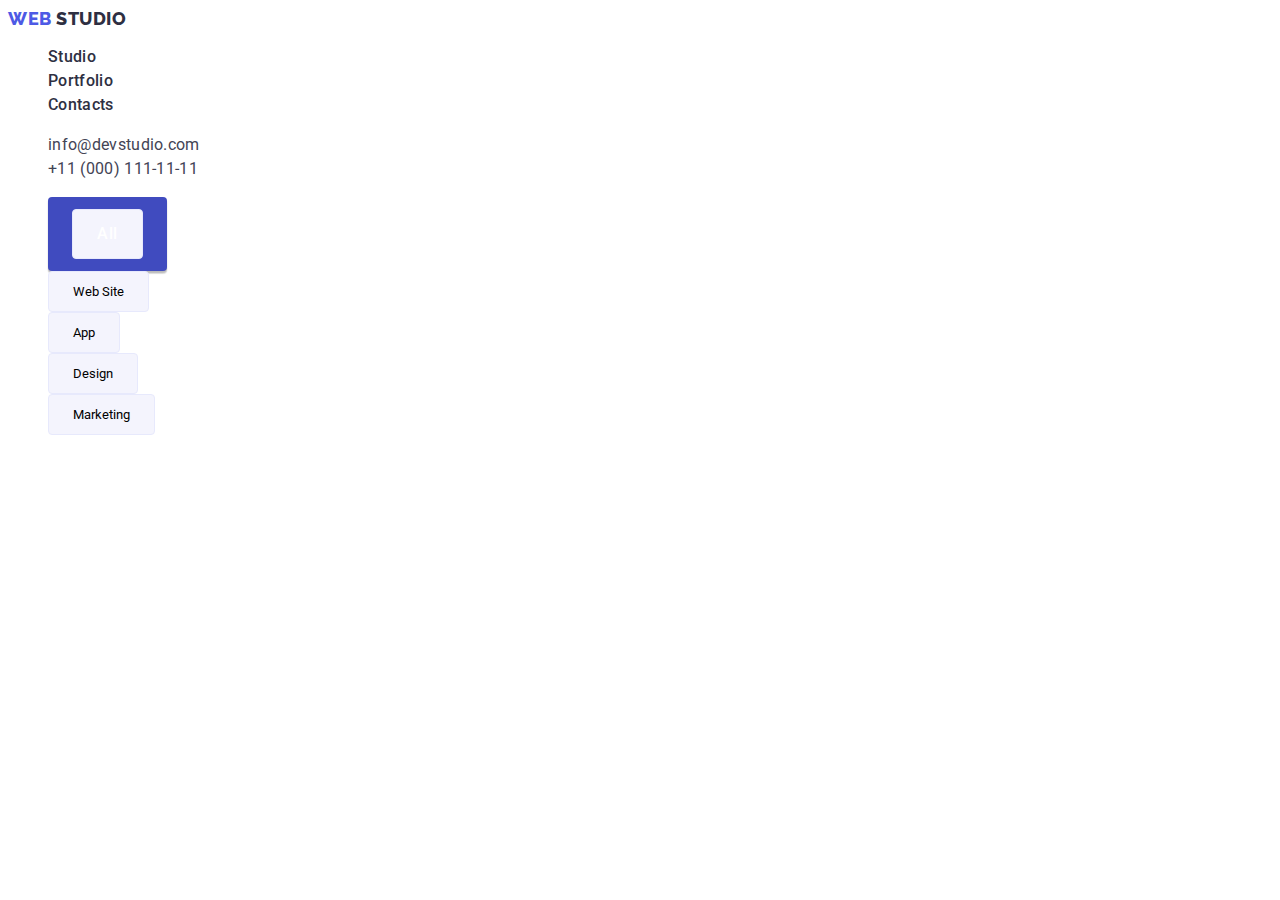
==== portfolio.html @ 55060aa7 "add css" ====
<!DOCTYPE html>
<html lang="en">
<head>
    <meta charset="UTF-8">
    <meta name="viewport" content="width=device-width, initial-scale=1.0">
    <title>Portfolio</title>

    <link rel="stylesheet" href="./css/portfolio.css" />
    <link
        href="https://fonts.googleapis.com/css2?family=Montserrat:wght@400;700&family=Raleway:wght@700&family=Roboto:wght@400;700&display=swap"
        rel="stylesheet">
</head>
<body>
<!-- Header Section -->
<header class="header">
    <nav>
        <!-- Logo -->
            <a class="logo-link" href="/goit-markup-hw-02/">
                <span class="logo-web">
                    WEB
                </span>
                <span class="logo-studio">
                    STUDIO
                </span>
            </a>
        <!-- navigation -->
        <ul>
            <li>
                <a class="main-header-menu-link" href="/goit-markup-hw-02/">Studio</a>
            </li>
            <li>
                <a class="main-header-menu-link" href="/goit-markup-hw-02/">Portfolio</a>
            </li>
            <li>
                <a class="main-header-menu-link" href="/goit-markup-hw-02/">Contacts</a>
            </li>
        </ul>
    </nav>

    <!-- contact details -->
    <address>
        <ul>
            <li><a class="address-link" href="mailto:info@devstudio.com">info@devstudio.com</a></li>
            <li><a class="address-link" href="tel:+11(000)111-11-11">+11 (000) 111-11-11</a></li>
        </ul>
    </address>
</header>
<!-- Main Section -->
<main class="port-main">
    <!-- filters -->
    <section class="filters">
        <ul>
            <li>
                <button class="filter-btn active">
                    <div class="filter-btn active-text">
                        All
                    </div>
                    
                </button>
            
            </li>
            <li>
                <button class="filter-btn">
                    Web Site
                </button>
            </li>
            <li>
                <button class="filter-btn">
                    App</button>
            </li>
            <li>
                <button class="filter-btn">
                    Design
                </button>
            </li>
            <li>
                <button class="filter-btn">
                    Marketing
                </button>
            </li>
        </ul>
    </section>
    <section class="projects">
        <ul>
            <li></li>
        </ul>
    </section> 

</main>
</body>
</html>
---- css/portfolio.css ----
* {
    font-family: "Roboto";
    text-decoration: none;
}
.logo-link {
    font-size: 0;
}

.logo-web {
    width: 44px;
    color: var(--iris, #4D5AE5);
    font-family: "Raleway";
    font-size: 18px;
    font-style: normal;
    font-weight: 800;
    line-height: 21px;
    /* 116.667% */
    letter-spacing: 0.54px;
    text-transform: uppercase;
}

.logo-studio {
    width: 71px;
    color: var(--navyblue, #2E2F42);
    font-family: "Raleway";
    font-size: 18px;
    font-style: normal;
    font-weight: 800;
    line-height: 21px;
    /* 116.667% */
    letter-spacing: 0.54px;
    text-transform: uppercase;
}
ul {
    list-style: none;
}
.main-header-menu-link {
    color: var(--navyblue, #2E2F42);
    /* Body Medium */
    font-family: Roboto;
    font-size: 16px;
    font-style: normal;
    font-weight: 500;
    line-height: 24px;
    /* 150% */
    letter-spacing: 0.32px;
}
.address-link {
    color: var(--slate, #434455);
    /* Body */
    font-family: Roboto;
    font-size: 16px;
    font-style: normal;
    font-weight: 400;
    line-height: 24px;
    /* 150% */
    letter-spacing: 0.32px;
}
.filter-btn.active  {
    display: flex;
    padding: 12px 24px;
    align-items: flex-start;
    border: none;
    border-radius: 4px;
    background: var(--ocean, #404BBF);
    box-shadow: 0px 2px 2px 0px rgba(0, 0, 0, 0.12), 0px 2px 1px 0px rgba(0, 0, 0, 0.08), 0px 3px 1px 0px rgba(0, 0, 0, 0.10);
}
.filter-btn.active-text {
    color: var(--white, #FFF);
    text-align: center;
        /* Button Text */
    font-family: Roboto;
    font-size: 16px;
    font-style: normal;
    font-weight: 500;
    line-height: 24px;
        /* 150% */
    letter-spacing: 0.64px;
}
.filter-btn {
    display: flex;
    padding: 12px 24px;
    justify-content: center;
    align-items: center;
    border-radius: 4px;
    border: 1px solid var(--cornflower, #E7E9FC);
     background: var(--cloud, #F4F4FD);
}
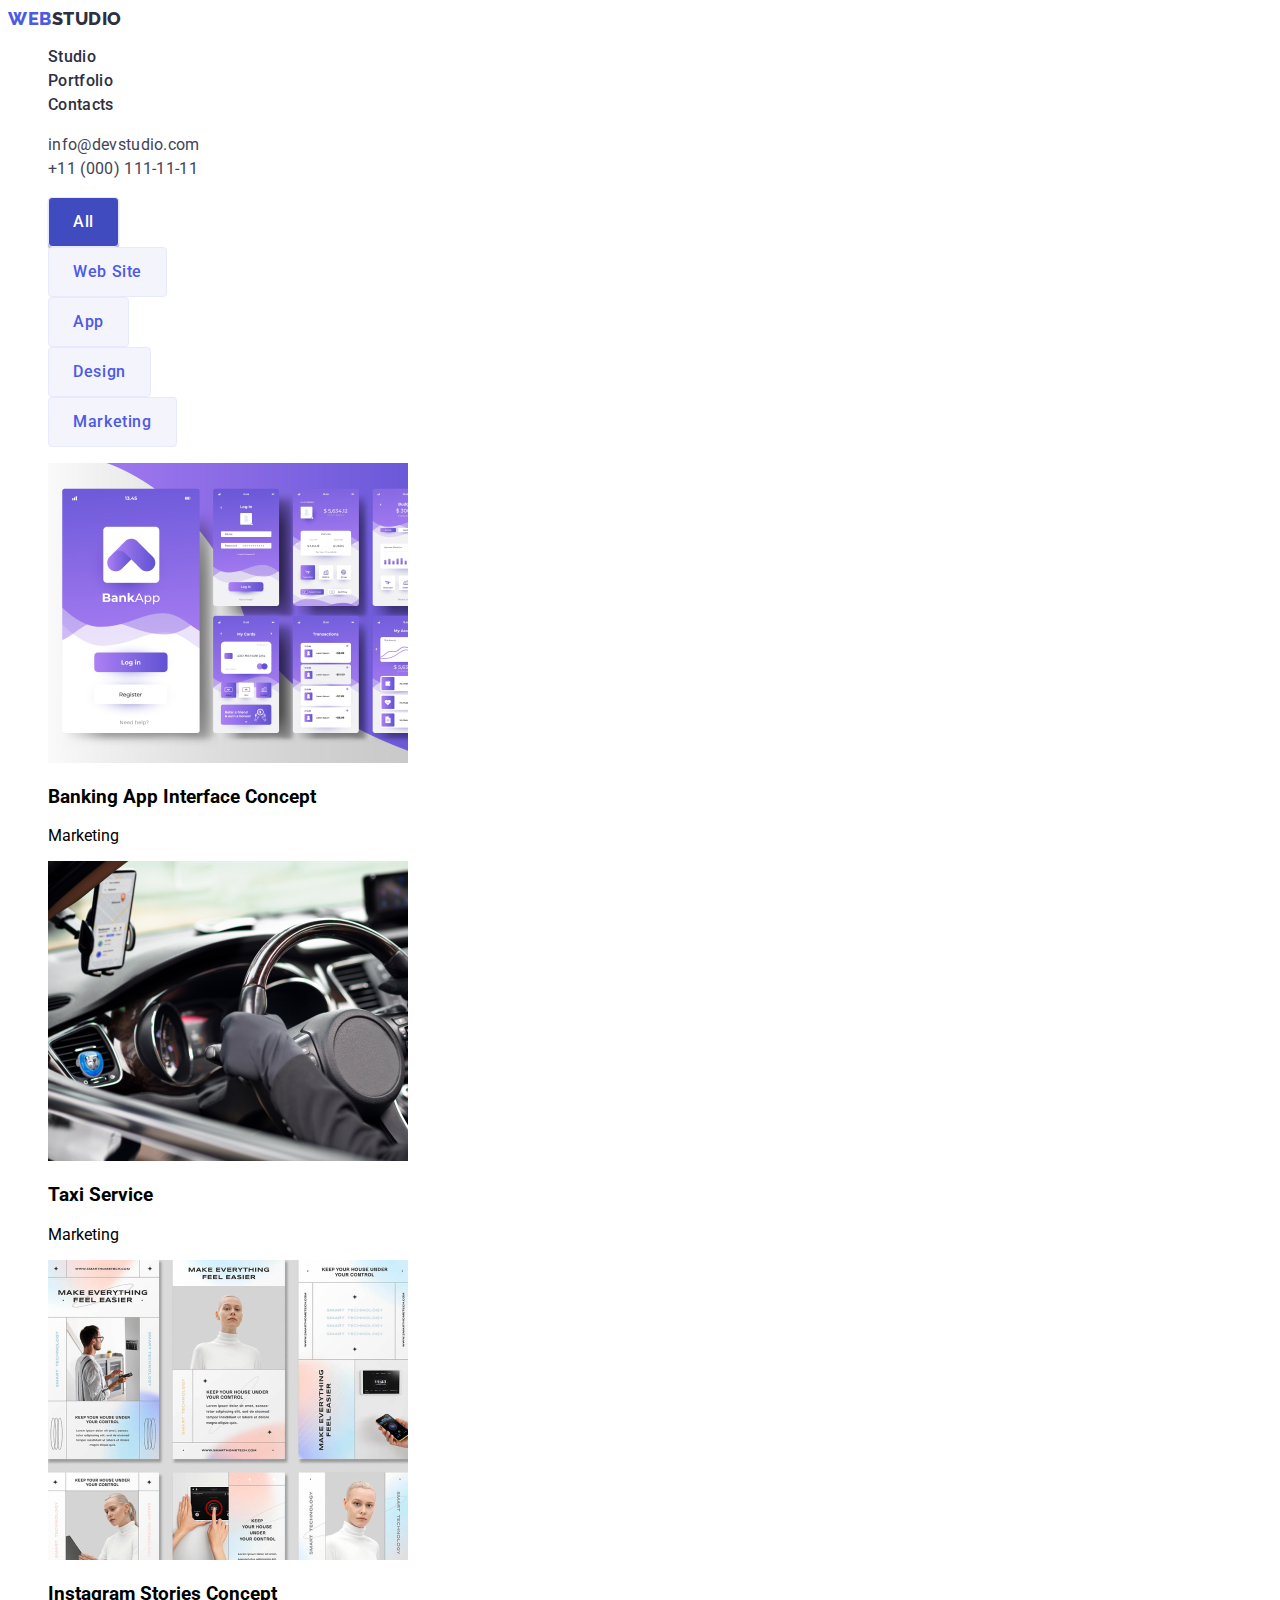
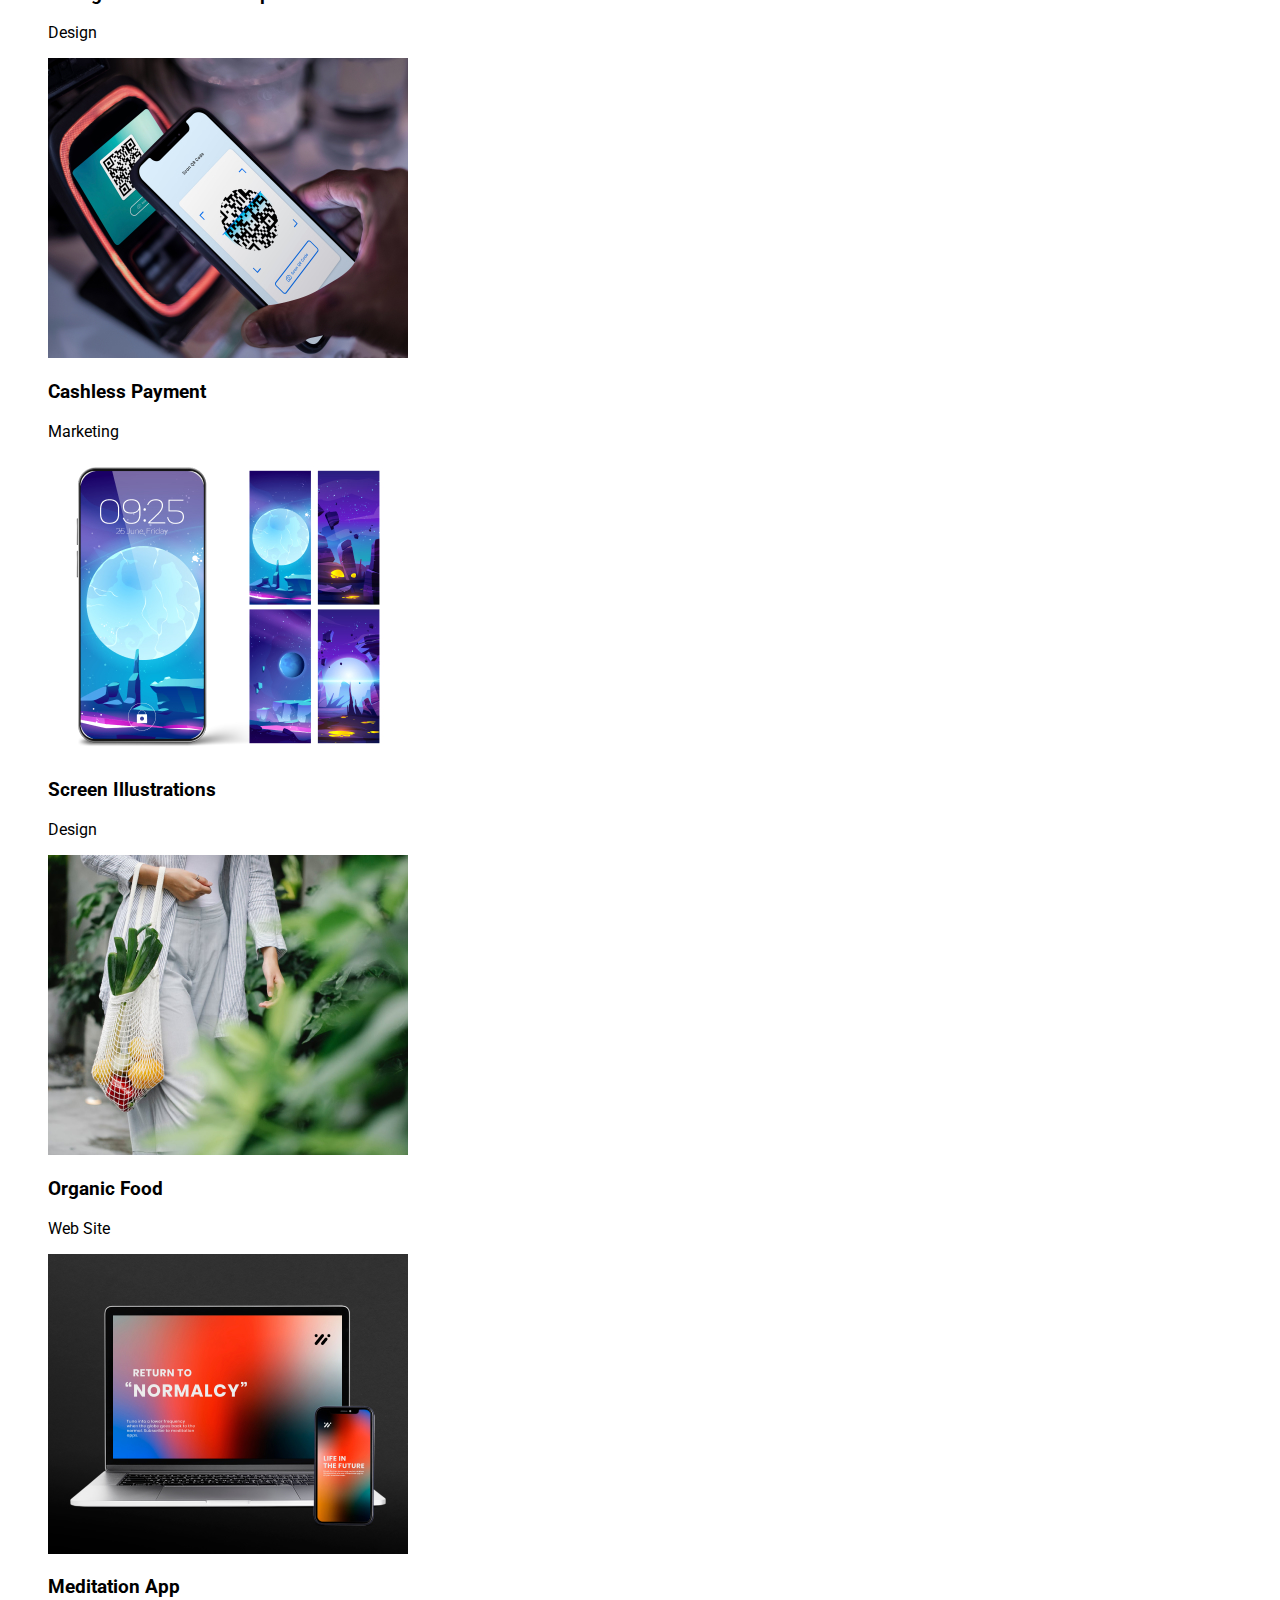
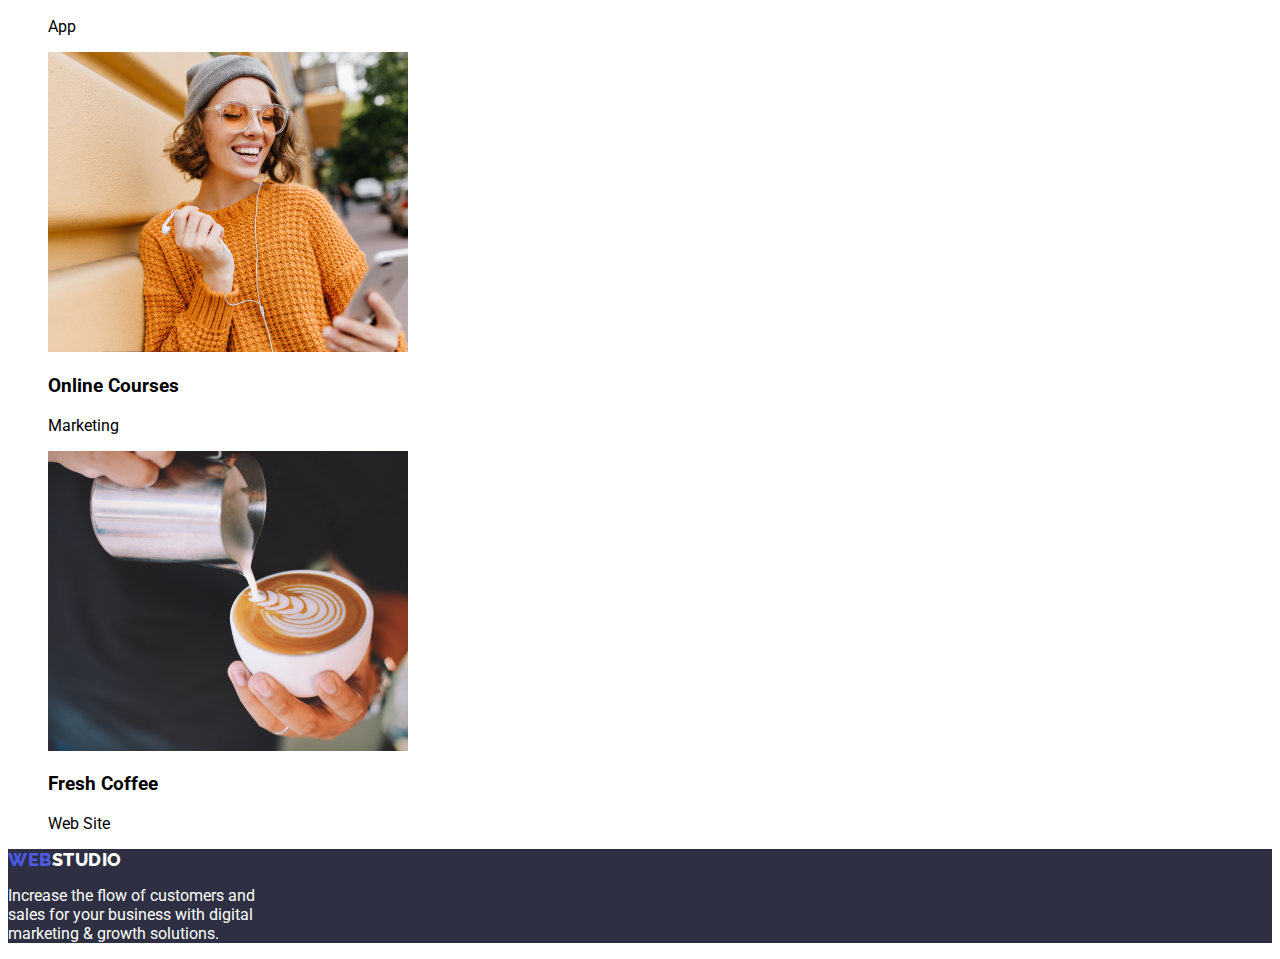
==== commit 78d9b453: "add hover and text styles" ====
--- a/portfolio.html
+++ b/portfolio.html
@@ -11,53 +11,47 @@
         rel="stylesheet">
 </head>
 <body>
-<!-- Header Section -->
-<header class="header">
-    <nav>
+    <!-- Header Section -->
+    <header class="header">
+        <nav>
         <!-- Logo -->
             <a class="logo-link" href="/goit-markup-hw-02/">
-                <span class="logo-web">
-                    WEB
-                </span>
+                <span class="logo-web">WEB</span>
                 <span class="logo-studio">
                     STUDIO
                 </span>
             </a>
         <!-- navigation -->
-        <ul>
-            <li>
-                <a class="main-header-menu-link" href="/goit-markup-hw-02/">Studio</a>
-            </li>
-            <li>
-                <a class="main-header-menu-link" href="/goit-markup-hw-02/">Portfolio</a>
-            </li>
-            <li>
-                <a class="main-header-menu-link" href="/goit-markup-hw-02/">Contacts</a>
-            </li>
+            <ul>
+                <li>
+                    <a class="main-header-menu-link" href="/goit-markup-hw-02/">Studio</a>
+                </li>
+                <li>
+                    <a class="main-header-menu-link" href="./portfolio.html">Portfolio</a>
+                </li>
+                <li>
+                    <a class="main-header-menu-link" href="/goit-markup-hw-02/">Contacts</a>
+                </li>
         </ul>
-    </nav>
+        </nav>
 
-    <!-- contact details -->
-    <address>
-        <ul>
-            <li><a class="address-link" href="mailto:info@devstudio.com">info@devstudio.com</a></li>
-            <li><a class="address-link" href="tel:+11(000)111-11-11">+11 (000) 111-11-11</a></li>
-        </ul>
-    </address>
-</header>
-<!-- Main Section -->
-<main class="port-main">
+        <!-- contact details -->
+        <address>
+            <ul>
+                <li><a class="address-link" href="mailto:info@devstudio.com">info@devstudio.com</a></li>
+                <li><a class="address-link" href="tel:+11(000)111-11-11">+11 (000) 111-11-11</a></li>
+            </ul>
+        </address>
+    </header>
+    <!-- Main Section -->
+    <main class="port-main">
     <!-- filters -->
     <section class="filters">
         <ul>
             <li>
                 <button class="filter-btn active">
-                    <div class="filter-btn active-text">
                         All
-                    </div>
-                    
                 </button>
-            
             </li>
             <li>
                 <button class="filter-btn">
@@ -81,11 +75,66 @@
         </ul>
     </section>
     <section class="projects">
-        <ul>
-            <li></li>
-        </ul>
+                <ul>
+                    <li>
+                        <img src="./images/bank_app.jpg" alt="photo of banking app" width="360">
+                        <h3 class="project_card1">Banking App Interface Concept</h3>
+                        <p class="category">Marketing</p>
+                    </li>
+                    <li>
+                        <img src="./images/taxi_service.jpg" alt="picture of hand on steering wheel" width="360">
+                        <h3 class="project_card1">Taxi Service</h3>
+                        <p class="category">Marketing</p>
+                    </li>
+                    <li>
+                        <img src="./images/instgram_stories.jpg" alt="picture of instagram concepts" width="360">
+                        <h3 class="project_card1">Instagram Stories Concept</h3>
+                        <p class="category">Design</p>
+                    </li>
+                    <li>
+                        <img src="./images/cashless_payment.jpg" alt="picture of QR code on a mobile phone" width="360">
+                        <h3 class="project_card2">Cashless Payment</h3>
+                        <p class="category">Marketing</p>
+                    </li>
+                    <li>
+                        <img src="./images/screen_illustrations.jpg" alt="picture of QR code on a mobile phone" width="360">
+                        <h3 class="project_card2">Screen Illustrations</h3>
+                        <p class="category">Design</p>
+                    </li>
+                    <li>
+                        <img src="./images/organic_food.jpg" alt="picture of QR code on a mobile phone" width="360">
+                        <h3 class="project_card2">Organic Food</h3>
+                        <p class="category">Web Site</p>
+                    </li>
+                    <li>
+                        <img src="./images/meditation_app.jpg" alt="picture of QR code on a mobile phone" width="360">
+                        <h3 class="project_card3">Meditation App</h3>
+                        <p class="category">App</p>
+                    </li>
+                    <li>
+                        <img src="./images/online_courses.jpg" alt="picture of QR code on a mobile phone" width="360">
+                        <h3 class="project_card3">Online Courses</h3>
+                        <p class="category">Marketing</p>
+                    </li>
+                    <li>
+                        <img src="./images/fresh_coffee.jpg" alt="picture of QR code on a mobile phone" width="360">
+                        <h3 class="project_card3">Fresh Coffee</h3>
+                        <p class="category">Web Site</p>
+                    </li>
+                </ul>
     </section> 
-
-</main>
+    </main>
+    <!-- Footer Section -->
+<footer class="footer">
+        <!-- Logo -->
+    <a class="foot-logo-link" href="/goit-markup-hw-02/">
+        <span class="foot-logo-web">WEB</span>
+        <span class="foot-logo-studio">
+                    STUDIO
+        </span>
+        </a>
+        <p class="footer-prgrph">Increase the flow of customers and<br>
+                sales for your business with digital<br>
+                marketing & growth solutions.</p>
 </body>
 </html>--- a/css/portfolio.css
+++ b/css/portfolio.css
@@ -1,9 +1,10 @@
-* {
-    font-family: "Roboto";
-    text-decoration: none;
+body {
+    font-family: "Roboto",sans-serif
 }
+
 .logo-link {
     font-size: 0;
+    text-decoration: none;
 }
 
 .logo-web {
@@ -17,6 +18,7 @@
     /* 116.667% */
     letter-spacing: 0.54px;
     text-transform: uppercase;
+    text-decoration: none;
 }
 
 .logo-studio {
@@ -30,46 +32,60 @@
     /* 116.667% */
     letter-spacing: 0.54px;
     text-transform: uppercase;
+    text-decoration: none;
 }
-ul {
-    list-style: none;
-}
+
 .main-header-menu-link {
     color: var(--navyblue, #2E2F42);
     /* Body Medium */
-    font-family: Roboto;
     font-size: 16px;
     font-style: normal;
     font-weight: 500;
     line-height: 24px;
     /* 150% */
     letter-spacing: 0.32px;
+    text-decoration: none;
+}
+.main-header-menu-link:hover {
+    color: var(--iris, #4D5AE5);
+    /* Body Medium */
+    font-size: 16px;
+    font-style: normal;
+    font-weight: 500;
+    line-height: 24px;
+    /* 150% */
+    letter-spacing: 0.32px;
+    text-decoration: none;
+}
+
+ul{
+    list-style: none;
 }
 .address-link {
     color: var(--slate, #434455);
     /* Body */
-    font-family: Roboto;
     font-size: 16px;
     font-style: normal;
     font-weight: 400;
     line-height: 24px;
     /* 150% */
     letter-spacing: 0.32px;
+    text-decoration: none;
 }
+
+.address-link:hover {
+    color: var(--iris, #4D5AE5);
+}
+
 .filter-btn.active  {
-    display: flex;
-    padding: 12px 24px;
-    align-items: flex-start;
-    border: none;
+    cursor: pointer;
     border-radius: 4px;
     background: var(--ocean, #404BBF);
     box-shadow: 0px 2px 2px 0px rgba(0, 0, 0, 0.12), 0px 2px 1px 0px rgba(0, 0, 0, 0.08), 0px 3px 1px 0px rgba(0, 0, 0, 0.10);
-}
-.filter-btn.active-text {
     color: var(--white, #FFF);
     text-align: center;
         /* Button Text */
-    font-family: Roboto;
+    font-family: "Roboto";
     font-size: 16px;
     font-style: normal;
     font-weight: 500;
@@ -78,12 +94,73 @@
     letter-spacing: 0.64px;
 }
 .filter-btn {
+    cursor: pointer;
     display: flex;
     padding: 12px 24px;
     justify-content: center;
     align-items: center;
     border-radius: 4px;
     border: 1px solid var(--cornflower, #E7E9FC);
-     background: var(--cloud, #F4F4FD);
+    background: var(--cloud, #F4F4FD);
+    color: var(--iris, #4D5AE5);
+    text-align: center;
+        /* Button Text */
+    font-family: "Roboto";
+    font-size: 16px;
+    font-style: normal;
+    font-weight: 500;
+    line-height: 24px;
+        /* 150% */
+    letter-spacing: 0.64px;
 }
 
+.filter-btn:hover {
+    cursor: pointer;
+    border-radius: 4px;
+    background: var(--ocean, #404BBF);
+    box-shadow: 0px 2px 2px 0px rgba(0, 0, 0, 0.12), 0px 2px 1px 0px rgba(0, 0, 0, 0.08), 0px 3px 1px 0px rgba(0, 0, 0, 0.10);
+    color: var(--white, #FFF);
+    text-align: center;
+}
+
+.footer {
+    background: var(--navyblue, #2E2F42);
+
+}
+
+.foot-logo-link {
+    font-size: 0;
+    text-decoration: none;
+}
+
+.foot-logo-web {
+    width: 44px;
+    color: var(--iris, #4D5AE5);
+    font-family: "Raleway";
+    font-size: 18px;
+    font-style: normal;
+    font-weight: 800;
+    line-height: 21px;
+    /* 116.667% */
+    letter-spacing: 0.54px;
+    text-transform: uppercase;
+    text-decoration: none;
+}
+
+.foot-logo-studio {
+    width: 71px;
+    font-family: "Raleway";
+    color: var(--white, #FFF);
+    font-size: 18px;
+    font-style: normal;
+    font-weight: 800;
+    line-height: 21px;
+    /* 116.667% */
+    letter-spacing: 0.54px;
+    text-transform: uppercase;
+    text-decoration: none;
+}
+
+.footer-prgrph {
+    color: var(--white, #FFF);
+}
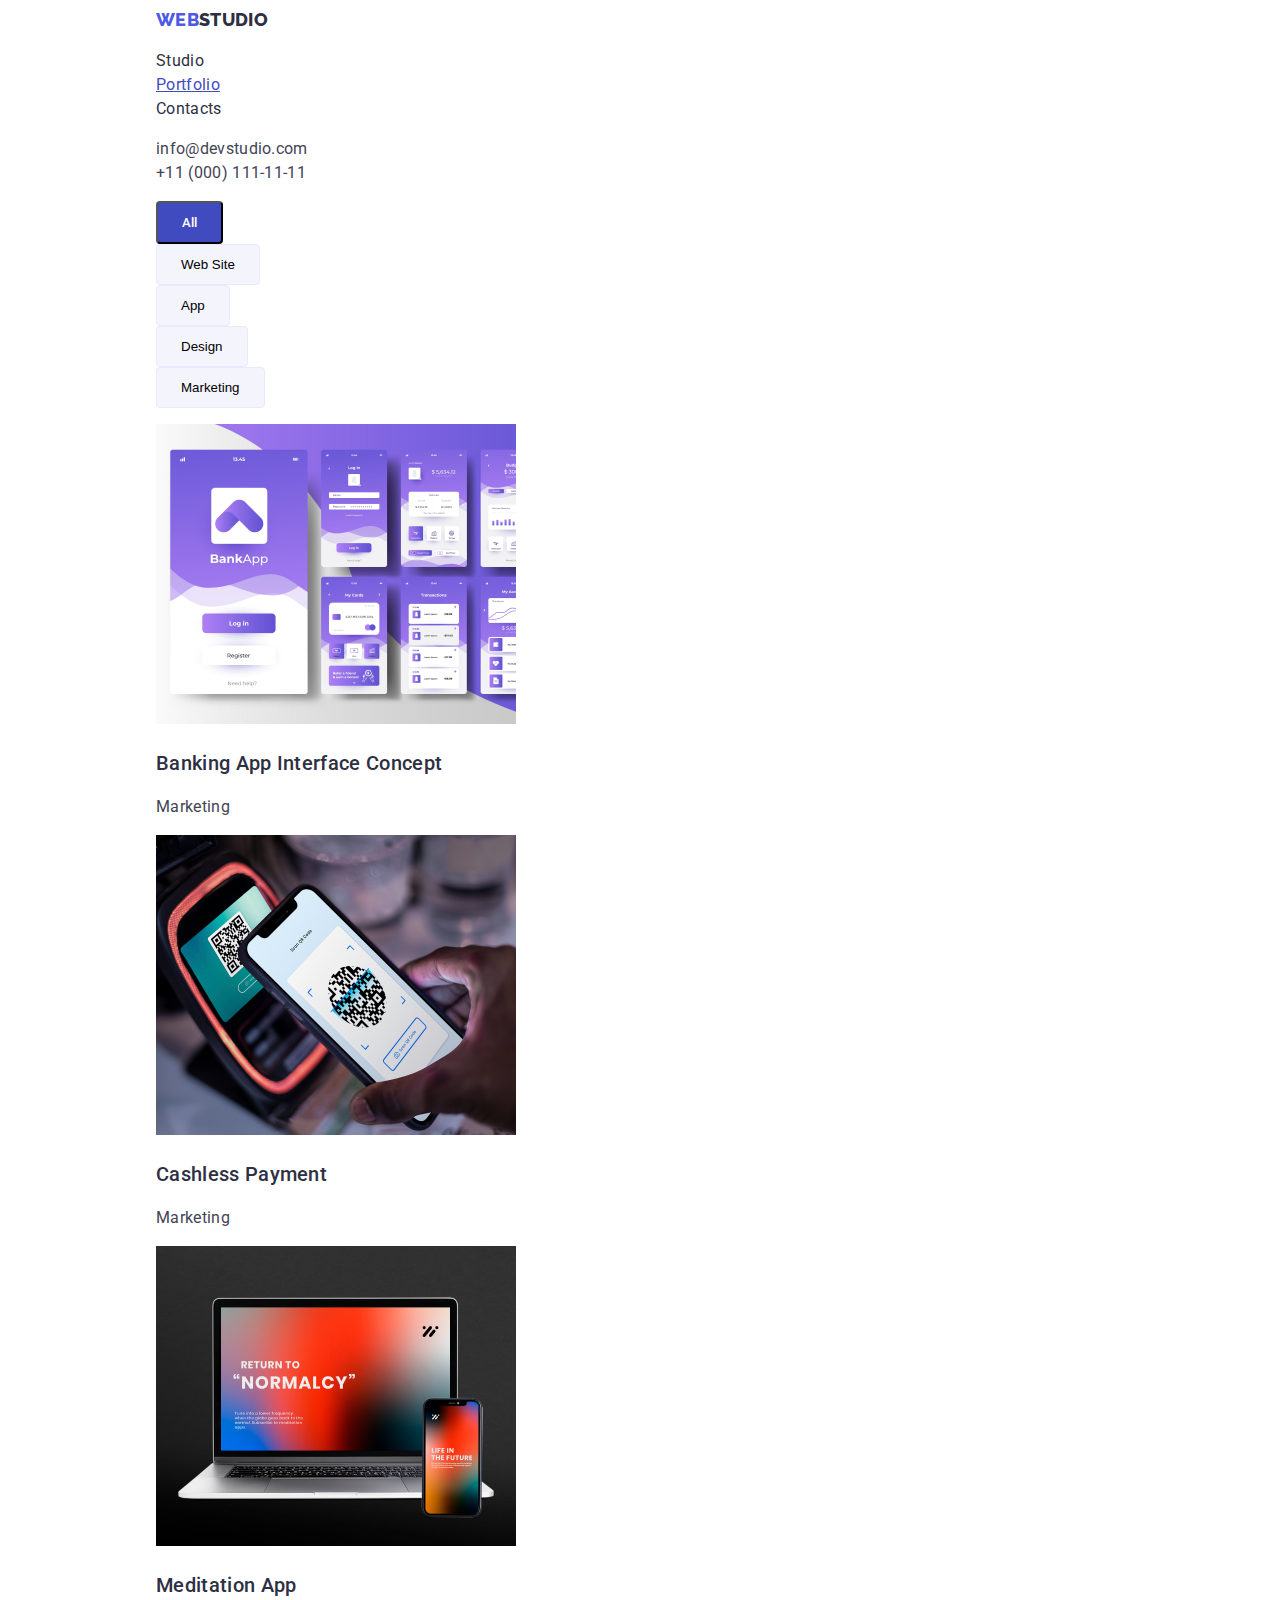
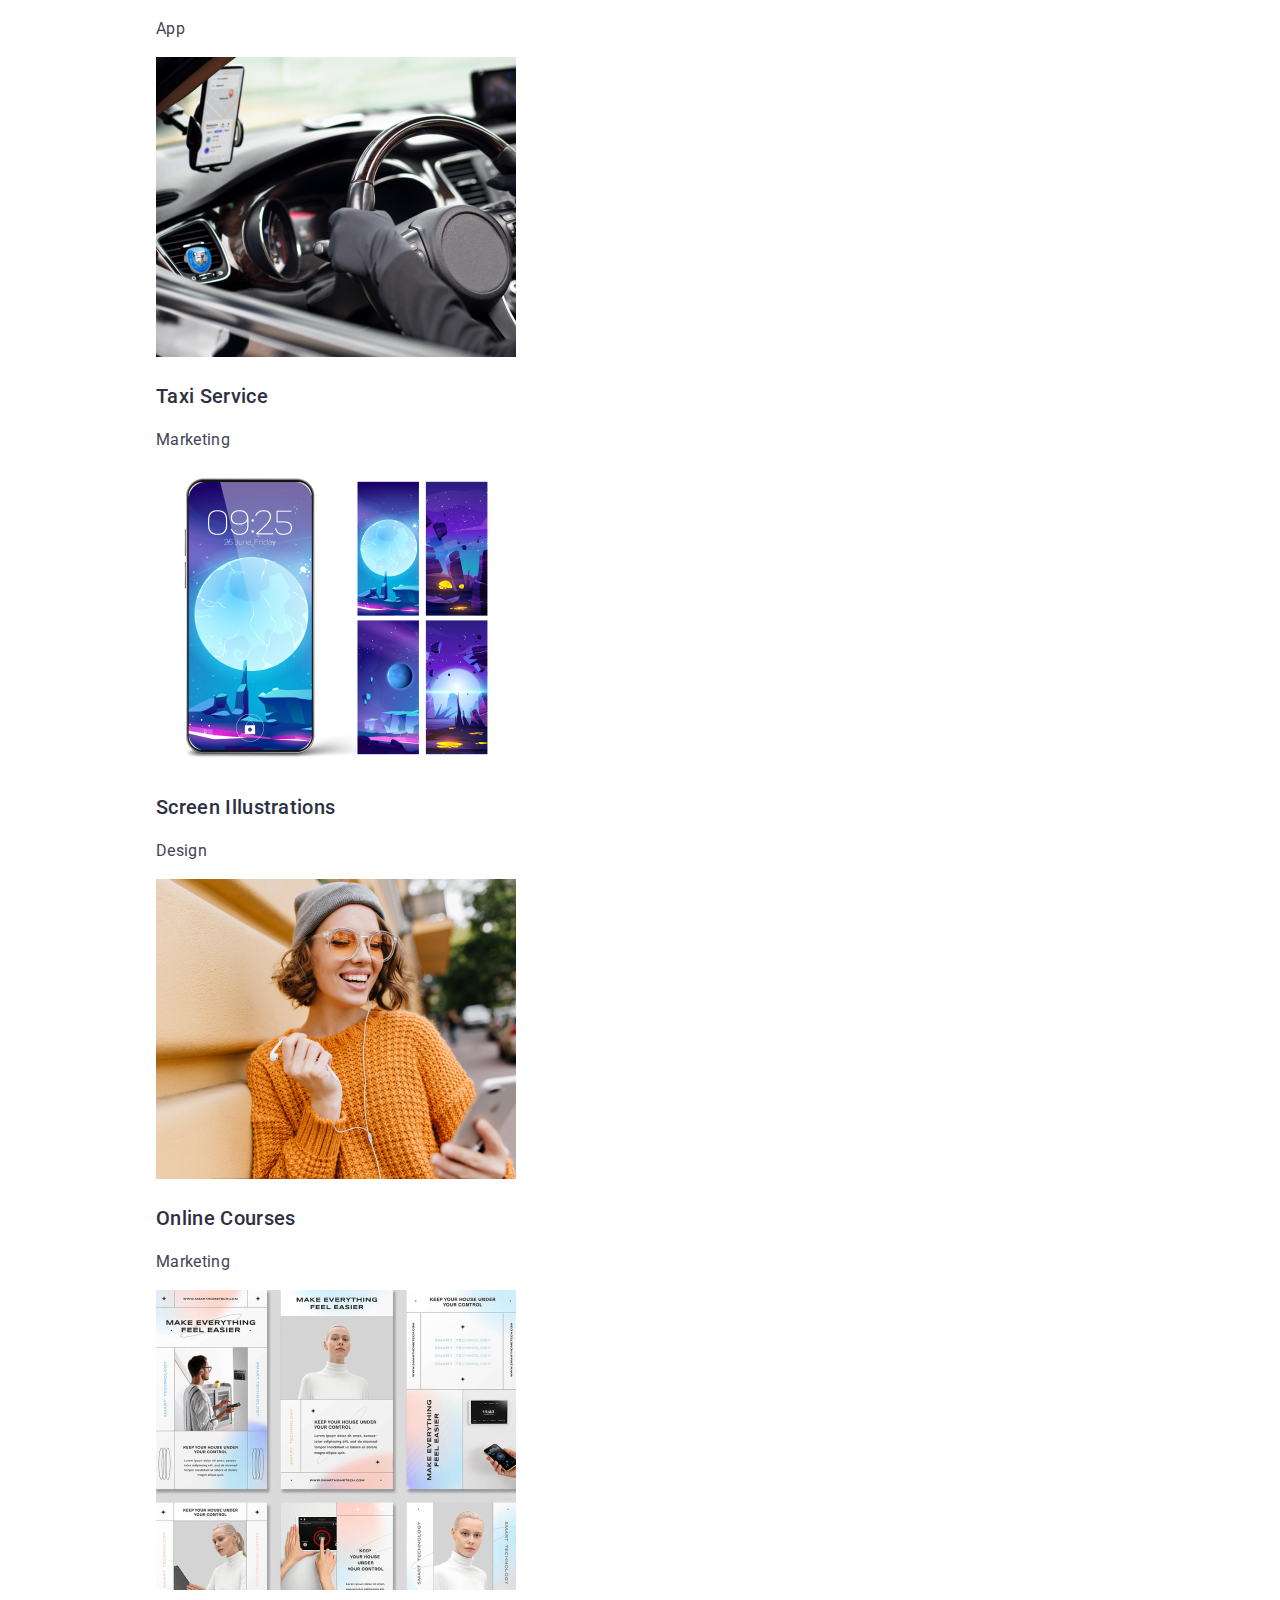
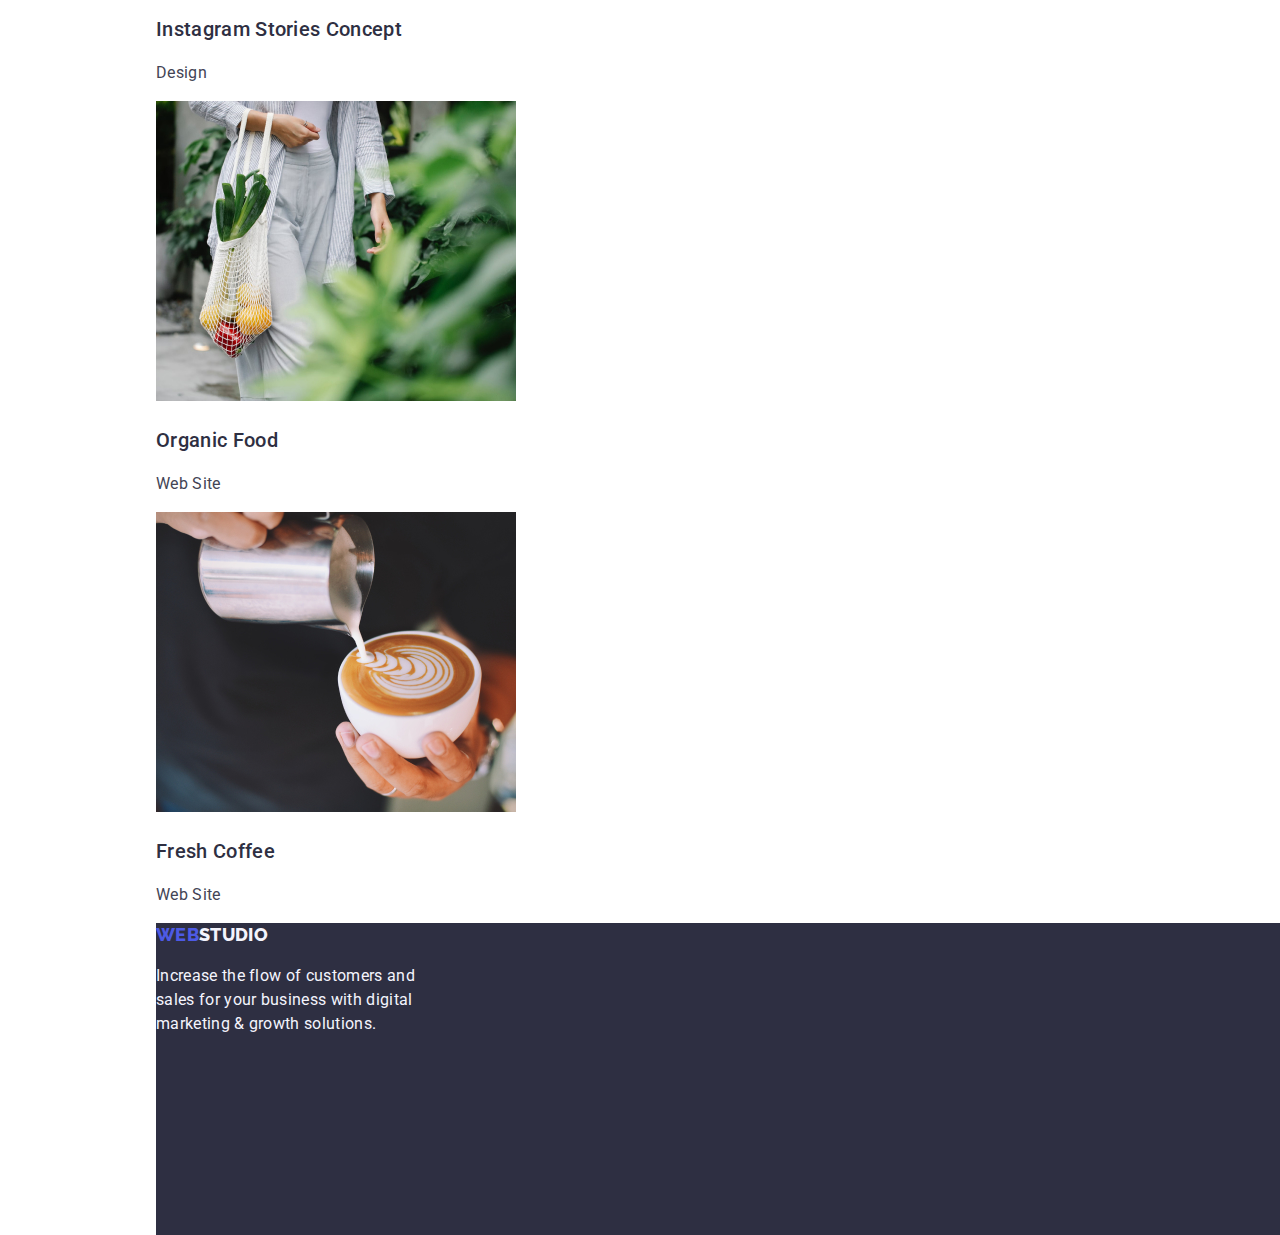
==== commit 5192135a: "removed space in class" ====
--- a/portfolio.html
+++ b/portfolio.html
@@ -2,139 +2,138 @@
 <html lang="en">
 <head>
     <meta charset="UTF-8">
-    <meta name="viewport" content="width=device-width, initial-scale=1.0">
-    <title>Portfolio</title>
+    <meta name="description" content="Provides digital and marketing growth solutions.">
+    <title>WebStudio</title>
+    <link rel="stylesheet" href="./css/style.css" />
 
-    <link rel="stylesheet" href="./css/portfolio.css" />
-    <link
-        href="https://fonts.googleapis.com/css2?family=Montserrat:wght@400;700&family=Raleway:wght@700&family=Roboto:wght@400;700&display=swap"
+    <link rel="preconnect" href="https://fonts.googleapis.com">
+    <link rel="preconnect" href="https://fonts.gstatic.com" crossorigin>
+    <link href="https://fonts.googleapis.com/css2?family=Raleway:wght@800&family=Roboto:wght@400;500;700;900&display=swap"
         rel="stylesheet">
 </head>
 <body>
     <!-- Header Section -->
     <header class="header">
-        <nav>
-        <!-- Logo -->
-            <a class="logo-link" href="/goit-markup-hw-02/">
-                <span class="logo-web">WEB</span>
-                <span class="logo-studio">
-                    STUDIO
-                </span>
+        <nav class="nav">
+            <!-- Logo -->
+            <a href="/goit-markup-hw-02/" class="header-logo">
+                <span class="logo-web">Web</span><span class="logo-studio">Studio</span>
             </a>
-        <!-- navigation -->
-            <ul>
-                <li>
-                    <a class="main-header-menu-link" href="/goit-markup-hw-02/">Studio</a>
+            <ul class="nav-list">
+                <!-- navigation -->
+                <li class="nav-list-item">
+                    <a class="nav-list-item-link" href="/goit-markup-hw-02/">Studio</a>
                 </li>
-                <li>
-                    <a class="main-header-menu-link" href="./portfolio.html">Portfolio</a>
+                <li class="nav-list-item-link">
+                    <a class="nav-list-item-link-active" href="portfolio.html">Portfolio</a>
                 </li>
-                <li>
-                    <a class="main-header-menu-link" href="/goit-markup-hw-02/">Contacts</a>
+                <li class="nav-list-item">
+                    <a class="nav-list-item-link" href="/goit-markup-hw-02/">Contacts</a>
                 </li>
-        </ul>
+            </ul>
         </nav>
-
         <!-- contact details -->
-        <address>
-            <ul>
-                <li><a class="address-link" href="mailto:info@devstudio.com">info@devstudio.com</a></li>
-                <li><a class="address-link" href="tel:+11(000)111-11-11">+11 (000) 111-11-11</a></li>
+        <address class="address">
+            <ul class="address-list">
+                <li><a class="address-list-item" href="mailto:info@devstudio.com">info@devstudio.com</a></li>
+                <li><a class="address-list-item" href="tel:+11(000)111-11-11">+11 (000) 111-11-11</a></li>
             </ul>
         </address>
     </header>
     <!-- Main Section -->
-    <main class="port-main">
+    <main class="main-portfolio">
+        
     <!-- filters -->
-    <section class="filters">
-        <ul>
-            <li>
-                <button class="filter-btn active">
+    <section class="section-filters">
+        <h2 hidden>Features</h2>
+        <ul class="filter-list">
+            <li class="filter-list-item">
+                <button class="filter-btn-active">
                         All
                 </button>
             </li>
-            <li>
+            <li class="filter-list-item">
                 <button class="filter-btn">
                     Web Site
                 </button>
             </li>
-            <li>
+            <li class="filter-list-item">
                 <button class="filter-btn">
                     App</button>
             </li>
-            <li>
+            <li class="filter-list-item">
                 <button class="filter-btn">
                     Design
                 </button>
             </li>
-            <li>
+            <li class="filter-list-item">
                 <button class="filter-btn">
                     Marketing
                 </button>
             </li>
         </ul>
     </section>
-    <section class="projects">
-                <ul>
-                    <li>
+    <section class="section-projects">
+        <h2 hidden>Features</h2>
+                <ul class="projects-list list">
+                    <li class="projects-row-a">
                         <img src="./images/bank_app.jpg" alt="photo of banking app" width="360">
-                        <h3 class="project_card1">Banking App Interface Concept</h3>
+                        <h3 class="project_card">Banking App Interface Concept</h3>
                         <p class="category">Marketing</p>
                     </li>
-                    <li>
-                        <img src="./images/taxi_service.jpg" alt="picture of hand on steering wheel" width="360">
-                        <h3 class="project_card1">Taxi Service</h3>
+                    <li class="projects-row-a">
+                        <img src="./images/cashless_payment.jpg" alt="picture of QR code on a mobile phone" width="360">
+                        <h3 class="project_card">Cashless Payment</h3>
                         <p class="category">Marketing</p>
                     </li>
-                    <li>
-                        <img src="./images/instgram_stories.jpg" alt="picture of instagram concepts" width="360">
-                        <h3 class="project_card1">Instagram Stories Concept</h3>
+                    <li class="projects-row-a">
+                        <img src="./images/meditation_app.jpg" alt="picture of QR code on a mobile phone" width="360">
+                        <h3 class="project_card">Meditation App</h3>
+                        <p class="category">App</p>
+                    </li>
+                    <li class="projects-row-b">
+                        <img src="./images/taxi_service.jpg" alt="picture of hand on steering wheel" width="360">
+                        <h3 class="project_card">Taxi Service</h3>
+                        <p class="category">Marketing</p>
+                    </li>
+                    <li class="projects-row-b">
+                        <img src="./images/screen_illustrations.jpg" alt="picture of QR code on a mobile phone" width="360">
+                        <h3 class="project_card">Screen Illustrations</h3>
                         <p class="category">Design</p>
                     </li>
-                    <li>
-                        <img src="./images/cashless_payment.jpg" alt="picture of QR code on a mobile phone" width="360">
-                        <h3 class="project_card2">Cashless Payment</h3>
+                    <li class="projects-row-b">
+                        <img src="./images/online_courses.jpg" alt="picture of QR code on a mobile phone" width="360">
+                        <h3 class="project_card">Online Courses</h3>
                         <p class="category">Marketing</p>
                     </li>
-                    <li>
-                        <img src="./images/screen_illustrations.jpg" alt="picture of QR code on a mobile phone" width="360">
-                        <h3 class="project_card2">Screen Illustrations</h3>
+                    <li class="projects-row-c">
+                        <img src="./images/instgram_stories.jpg" alt="picture of instagram concepts" width="360">
+                        <h3 class="project_card">Instagram Stories Concept</h3>
                         <p class="category">Design</p>
                     </li>
-                    <li>
+                    <li class="projects-row-c">
                         <img src="./images/organic_food.jpg" alt="picture of QR code on a mobile phone" width="360">
-                        <h3 class="project_card2">Organic Food</h3>
+                        <h3 class="project_card">Organic Food</h3>
                         <p class="category">Web Site</p>
-                    </li>
-                    <li>
-                        <img src="./images/meditation_app.jpg" alt="picture of QR code on a mobile phone" width="360">
-                        <h3 class="project_card3">Meditation App</h3>
-                        <p class="category">App</p>
-                    </li>
-                    <li>
-                        <img src="./images/online_courses.jpg" alt="picture of QR code on a mobile phone" width="360">
-                        <h3 class="project_card3">Online Courses</h3>
-                        <p class="category">Marketing</p>
-                    </li>
-                    <li>
+                    </li> 
+                    <li class="projects-row-c">
                         <img src="./images/fresh_coffee.jpg" alt="picture of QR code on a mobile phone" width="360">
-                        <h3 class="project_card3">Fresh Coffee</h3>
+                        <h3 class="project_card">Fresh Coffee</h3>
                         <p class="category">Web Site</p>
                     </li>
                 </ul>
     </section> 
     </main>
     <!-- Footer Section -->
-<footer class="footer">
+    <!-- Footer Section -->
+    <footer class="footer">
         <!-- Logo -->
-    <a class="foot-logo-link" href="/goit-markup-hw-02/">
-        <span class="foot-logo-web">WEB</span>
-        <span class="foot-logo-studio">
-                    STUDIO
-        </span>
+        <a class="footer-logo" href="/goit-markup-hw-02/">
+            <span class="footer-logo-web">web</span><span class="footer-logo-studio">studio</span>
         </a>
-        <p class="footer-prgrph">Increase the flow of customers and<br>
-                sales for your business with digital<br>
-                marketing & growth solutions.</p>
-</body>
+        <p class="footer-paragraph">Increase the flow of customers and<br>
+            sales for your business with digital<br>
+            marketing & growth solutions.</p>
+    </footer>
+</body> 
 </html>--- a/css/style.css
+++ b/css/style.css
@@ -0,0 +1,230 @@
+
+:root {
+  --slate:#434455;
+  --light_slate:#8E8F99;
+  --navyblue:#2E2F42;
+  --iris:#4D5AE5;
+  --ocean:#404BBF;
+  --green:#31D0AA;
+  --white:#FFF;
+  --cloud: #F4F4FD;
+  --cornflower:#E7E9FC;
+}
+
+* {
+  margin-left: 0;
+  padding: 0;
+  box-sizing: border-box;
+  text-decoration:none;
+}
+
+body {
+  margin-left: 156px;
+  font-family: "Roboto", sans-serif;
+  font-size: 16px;
+  line-height: 24px;
+  letter-spacing: 0.32px;
+  width: 1440px;
+  height: 2592px;
+}
+
+.header-logo {
+  font-family: "Raleway";
+  font-size: 18px;
+  font-weight: 800;
+  text-transform: uppercase;
+}
+
+.logo-web {
+  color: var(--iris);
+}
+
+.logo-studio {
+  color: var(--navyblue);
+}
+
+.nav-list {
+  list-style-type: none;
+}
+
+.nav-list-item-link {
+  color: var(--navyblue);
+  font-weight: 500px;
+}
+
+.nav-list-item-link:hover {
+  color: var(--ocean);
+  text-decoration: underline;
+}
+
+.nav-list-item-link-active {
+  color: var(--ocean);
+  text-decoration: underline;
+}
+
+.address-list {
+  list-style-type: none;
+  font-style: normal;
+}
+
+.address-list-item {
+  color: var(--slate);
+}
+
+.address-list-item:hover {
+  color: var(--ocean);
+}
+
+.section-main {
+  background-color: var(--navyblue);
+}
+
+.section-main-text {
+  text-align: center;
+  color: var(--white);
+  font-size: 56px;
+  font-style: normal;
+  font-weight: 700;
+  line-height: 60px;
+  letter-spacing: 1.12px;
+
+}
+
+.main-button {
+  display: inline-flex;
+  padding: 16px 32px;
+  align-items: flex-start;
+  gap: 10px;
+  border-radius: 4px;
+  background: var(--iris, #4D5AE5);
+  box-shadow: 0px 4px 4px 0px rgba(0, 0, 0, 0.15);
+  font-family: "Roboto";
+  font-size: 16px;
+  font-style: normal;
+  font-weight: 500;
+  line-height: 24px; /* 150% */
+  letter-spacing: 0.64px;
+  color: var(--white);
+}
+
+.main-button:hover {
+  background-color: var(--ocean);
+}
+
+.features-list.list{
+  list-style-type: none;
+}
+
+.features-items {
+  color: var(--navyblue);
+  font-size: 20px;
+}
+
+.features-paragraph {
+  color: var(--slate);
+}
+
+.services-header {
+  text-transform: capitalize;
+  text-align: center;
+  font-size: 36px;
+  color: var(--navyblue);
+}
+
+.services-list.list {
+  list-style-type: none;
+}
+
+.team-header {
+  text-transform: capitalize;
+  text-align: center;
+  font-size: 36px;
+  color: var(--navyblue);
+}
+
+.team-list {
+  list-style-type: none;
+}
+
+.team-name {
+  text-align: center;
+  font-size: 20px;
+  font-weight: 500;
+  color: var(--navyblue);
+}
+
+.team-role {
+  text-align: center;
+  font-weight: 400;
+  color: var(--slate);
+}
+
+.footer {
+  background-color: var(--navyblue);
+  flex-shrink: 0;
+  height: 312px;
+}
+
+.footer-logo {
+  font-family: "Raleway";
+  font-size: 18px;
+  font-weight: 800;
+  text-transform: uppercase;
+}
+
+.footer-logo-web {
+  color: var(--iris);
+}
+
+.footer-logo-studio {
+  color: var(--cloud);
+}
+
+.footer-paragraph {
+  color: var(--cloud);
+  font-weight: 400;
+}
+
+.filter-list {
+  list-style-type: none;
+}
+
+.filter-btn-active {
+  display: flex;
+  align-items: flex-start;
+  border-radius: 4px;
+  background-color: var(--ocean);
+  padding: 12px 24px;
+  color: var(--white, #FFF);
+  font-weight: 500;
+  font-family: "Roboto";
+}
+
+.filter-btn {
+  display: flex;
+  justify-content: center;
+  align-items: center;
+  border-radius: 4px;
+  border: 1px solid var(--cornflower, #E7E9FC);
+  background: var(--cloud, #F4F4FD);
+  padding: 12px 24px;
+}
+
+.filter-btn:hover {
+  background-color: var(--ocean);
+  color: var(--white);
+}
+
+.projects-list.list {
+  list-style-type: none;
+}
+
+.project_card {
+  color: var(--navyblue);
+  font-size: 20px;
+  font-weight: 500;
+}
+
+.category {
+  color: var(--slate);
+}
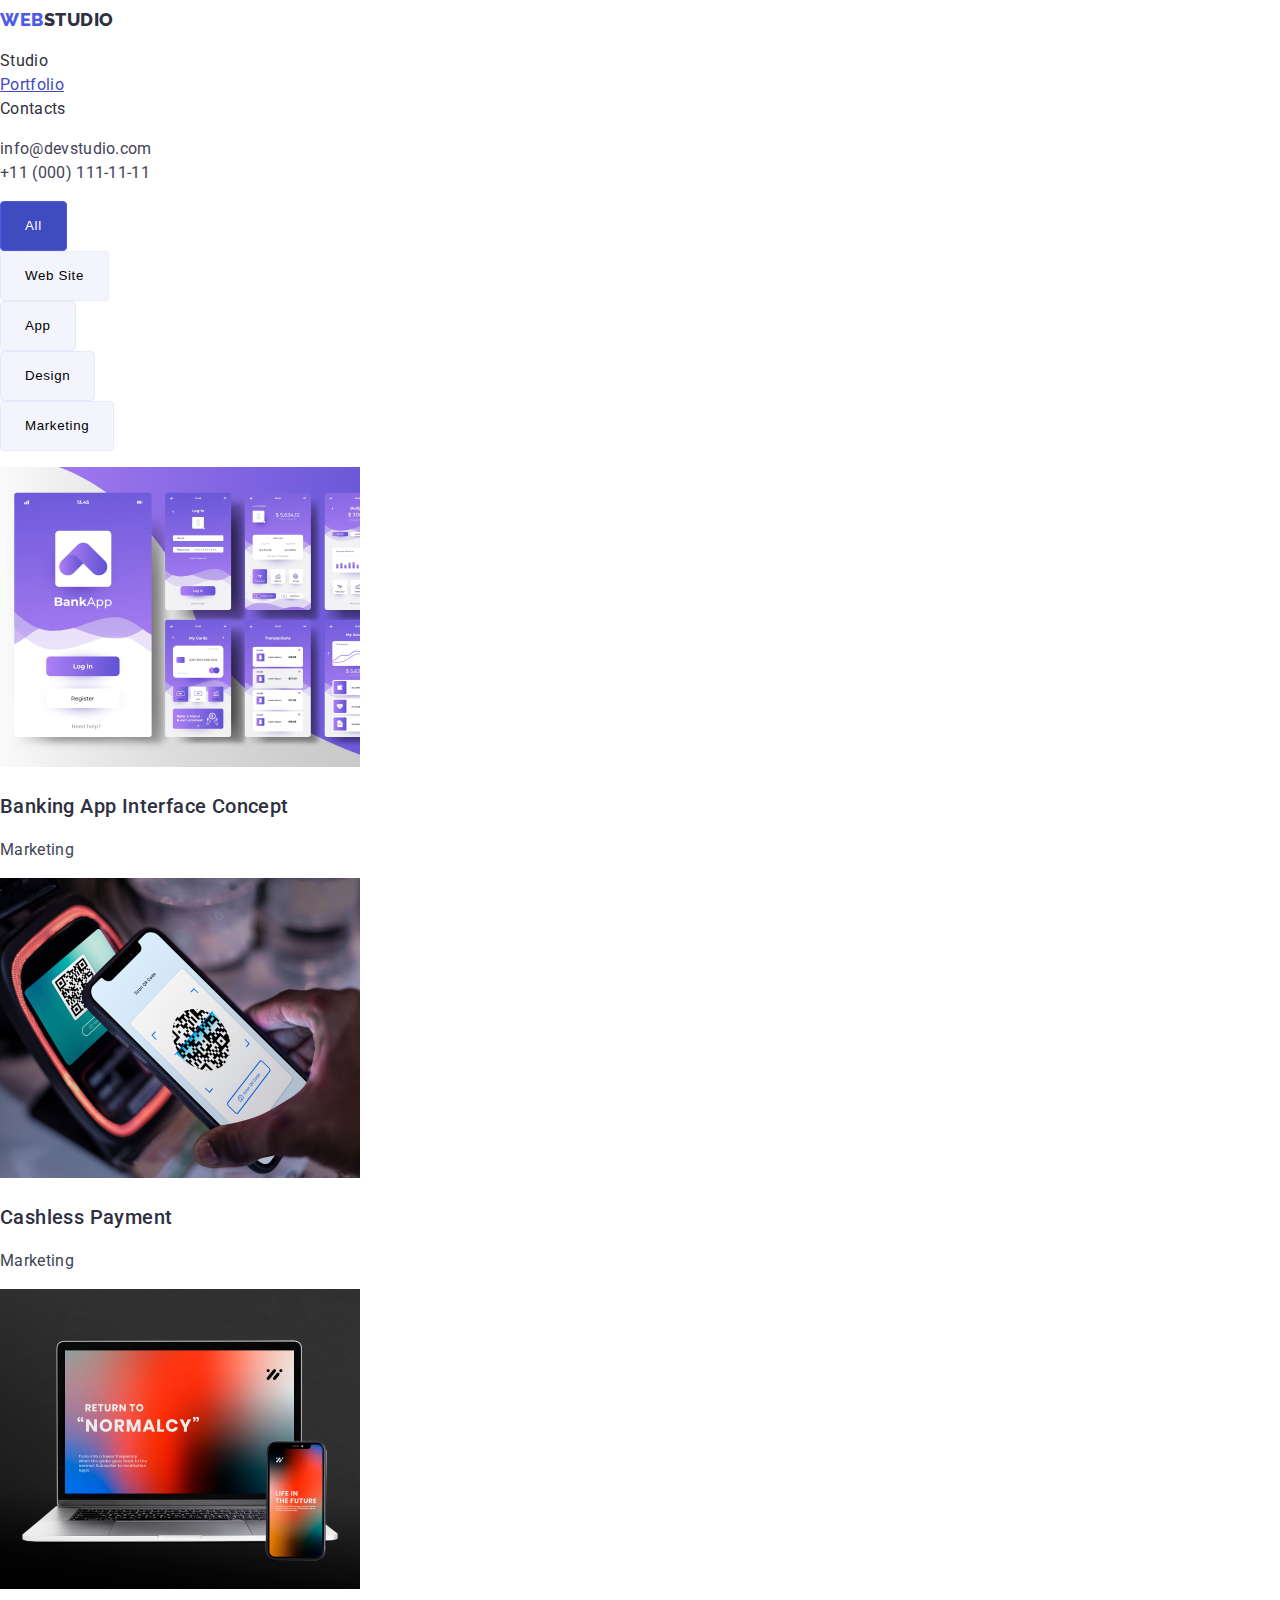
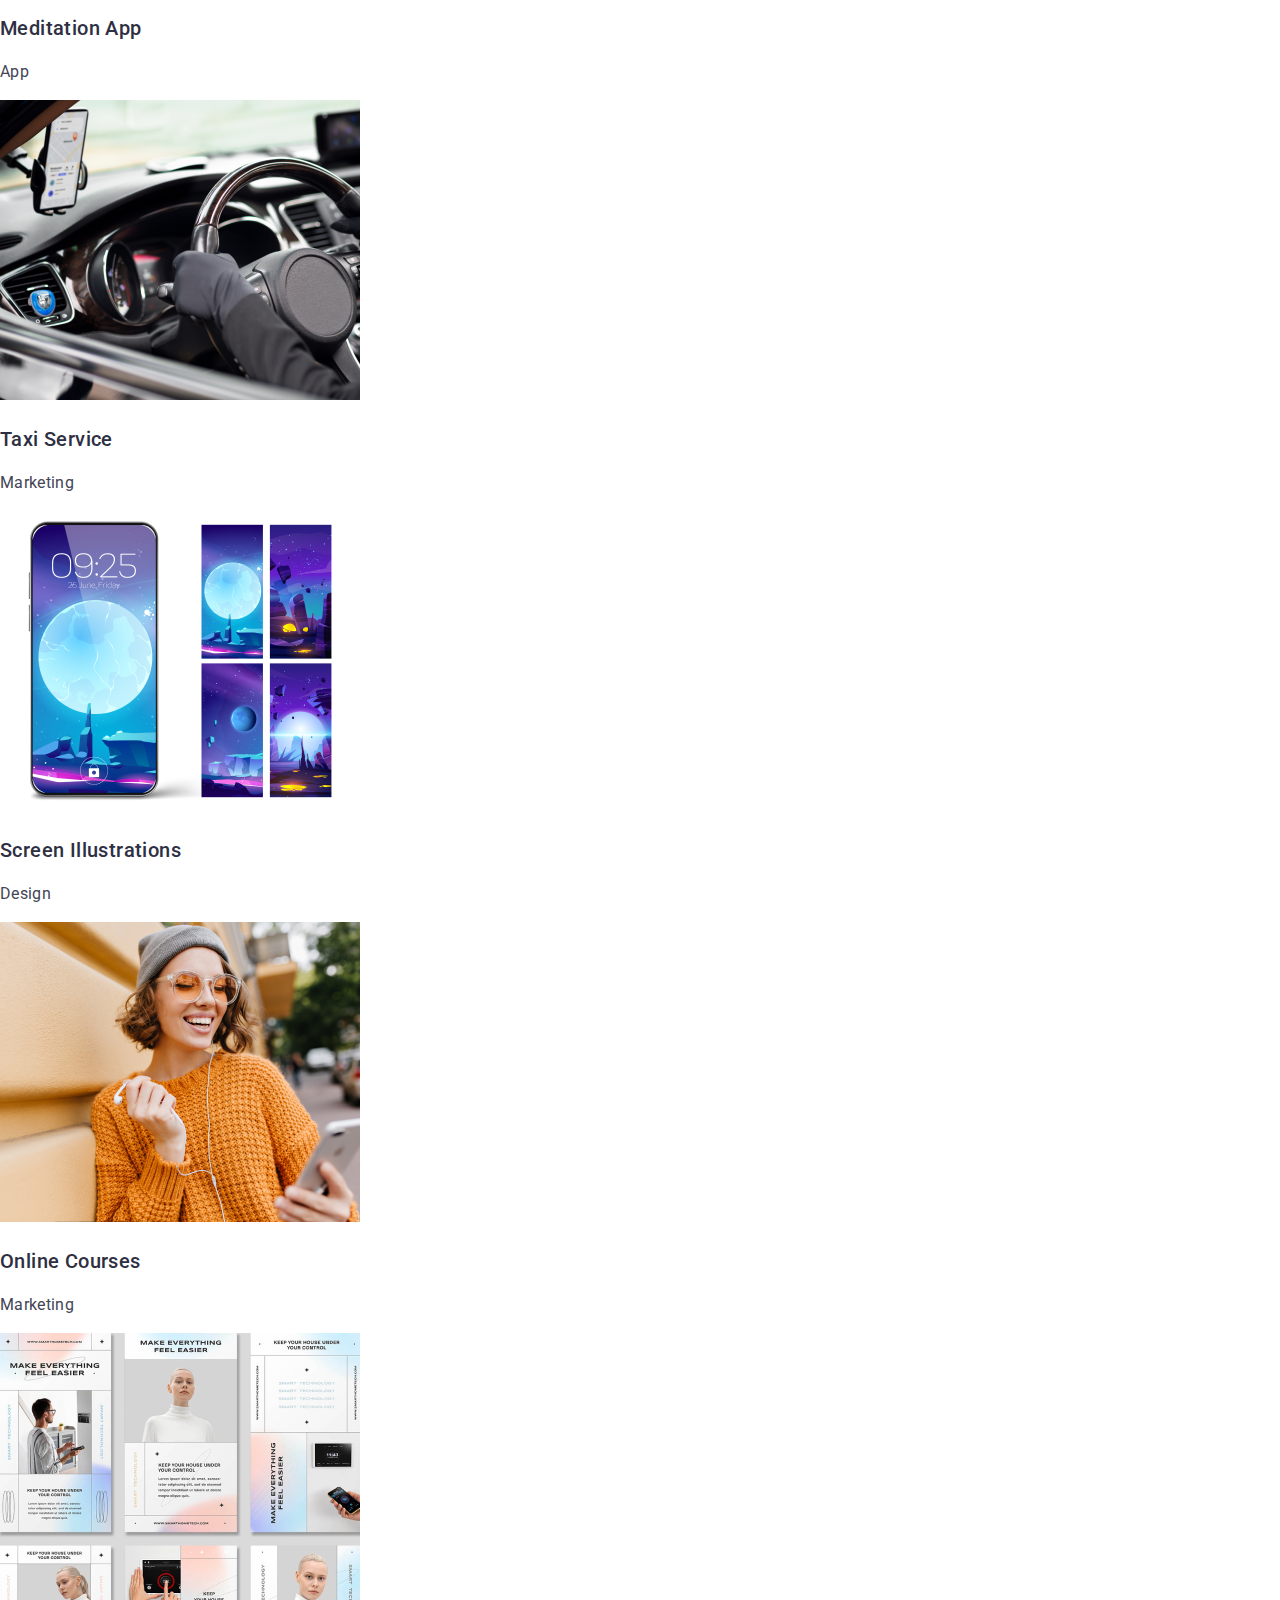
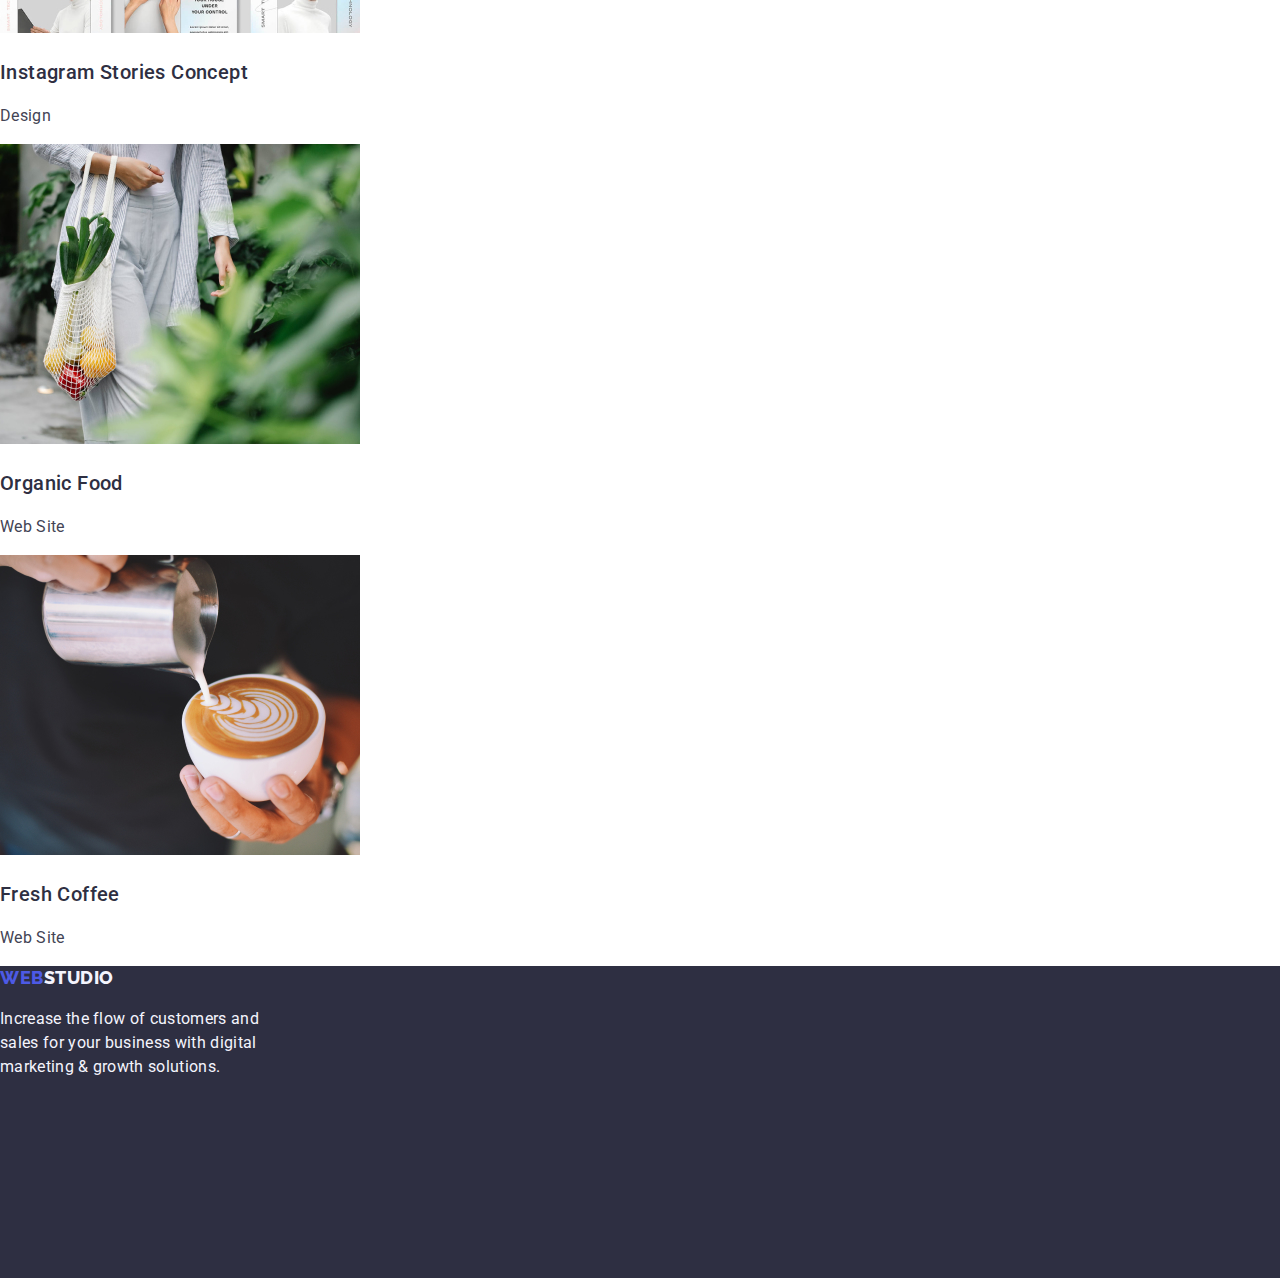
==== commit 1522b266: "edited section class names, main button, add line text space,height, project class names" ====
--- a/portfolio.html
+++ b/portfolio.html
@@ -76,47 +76,47 @@
     <section class="section-projects">
         <h2 hidden>Features</h2>
                 <ul class="projects-list list">
-                    <li class="projects-row-a">
+                    <li class="projects row-a">
                         <img src="./images/bank_app.jpg" alt="photo of banking app" width="360">
                         <h3 class="project_card">Banking App Interface Concept</h3>
                         <p class="category">Marketing</p>
                     </li>
-                    <li class="projects-row-a">
+                    <li class="projects row-a">
                         <img src="./images/cashless_payment.jpg" alt="picture of QR code on a mobile phone" width="360">
                         <h3 class="project_card">Cashless Payment</h3>
                         <p class="category">Marketing</p>
                     </li>
-                    <li class="projects-row-a">
+                    <li class="projects row-a">
                         <img src="./images/meditation_app.jpg" alt="picture of QR code on a mobile phone" width="360">
                         <h3 class="project_card">Meditation App</h3>
                         <p class="category">App</p>
                     </li>
-                    <li class="projects-row-b">
+                    <li class="projects row-b">
                         <img src="./images/taxi_service.jpg" alt="picture of hand on steering wheel" width="360">
                         <h3 class="project_card">Taxi Service</h3>
                         <p class="category">Marketing</p>
                     </li>
-                    <li class="projects-row-b">
+                    <li class="projects row-b">
                         <img src="./images/screen_illustrations.jpg" alt="picture of QR code on a mobile phone" width="360">
                         <h3 class="project_card">Screen Illustrations</h3>
                         <p class="category">Design</p>
                     </li>
-                    <li class="projects-row-b">
+                    <li class="projects row-b">
                         <img src="./images/online_courses.jpg" alt="picture of QR code on a mobile phone" width="360">
                         <h3 class="project_card">Online Courses</h3>
                         <p class="category">Marketing</p>
                     </li>
-                    <li class="projects-row-c">
+                    <li class="projects row-c">
                         <img src="./images/instgram_stories.jpg" alt="picture of instagram concepts" width="360">
                         <h3 class="project_card">Instagram Stories Concept</h3>
                         <p class="category">Design</p>
                     </li>
-                    <li class="projects-row-c">
+                    <li class="projects row-c">
                         <img src="./images/organic_food.jpg" alt="picture of QR code on a mobile phone" width="360">
                         <h3 class="project_card">Organic Food</h3>
                         <p class="category">Web Site</p>
                     </li> 
-                    <li class="projects-row-c">
+                    <li class="projects row-c">
                         <img src="./images/fresh_coffee.jpg" alt="picture of QR code on a mobile phone" width="360">
                         <h3 class="project_card">Fresh Coffee</h3>
                         <p class="category">Web Site</p>
@@ -124,7 +124,6 @@
                 </ul>
     </section> 
     </main>
-    <!-- Footer Section -->
     <!-- Footer Section -->
     <footer class="footer">
         <!-- Logo -->
--- a/css/style.css
+++ b/css/style.css
@@ -1,25 +1,23 @@
-
 :root {
-  --slate:#434455;
-  --light_slate:#8E8F99;
-  --navyblue:#2E2F42;
-  --iris:#4D5AE5;
-  --ocean:#404BBF;
-  --green:#31D0AA;
-  --white:#FFF;
-  --cloud: #F4F4FD;
-  --cornflower:#E7E9FC;
+  --slate: #434455;
+  --light_slate: #8e8f99;
+  --navyblue: #2e2f42;
+  --iris: #4d5ae5;
+  --ocean: #404bbf;
+  --green: #31d0aa;
+  --white: #fff;
+  --cloud: #f4f4fd;
+  --cornflower: #e7e9fc;
 }
 
 * {
   margin-left: 0;
   padding: 0;
   box-sizing: border-box;
-  text-decoration:none;
+  text-decoration: none;
 }
 
 body {
-  margin-left: 156px;
   font-family: "Roboto", sans-serif;
   font-size: 16px;
   line-height: 24px;
@@ -37,10 +35,14 @@
 
 .logo-web {
   color: var(--iris);
+  line-height: 21px; /* 116.667% */
+  letter-spacing: 0.54px;
 }
 
 .logo-studio {
   color: var(--navyblue);
+  line-height: 21px;
+  letter-spacing: 0.54px;
 }
 
 .nav-list {
@@ -50,6 +52,8 @@
 .nav-list-item-link {
   color: var(--navyblue);
   font-weight: 500px;
+  line-height: 24px;
+  letter-spacing: 0.32px;
 }
 
 .nav-list-item-link:hover {
@@ -69,25 +73,24 @@
 
 .address-list-item {
   color: var(--slate);
+  line-height: 24px; /* 150% */
+  letter-spacing: 0.32px;
 }
 
 .address-list-item:hover {
   color: var(--ocean);
 }
 
-.section-main {
+.section.hero {
   background-color: var(--navyblue);
 }
 
-.section-main-text {
+.hero-text {
   text-align: center;
   color: var(--white);
   font-size: 56px;
-  font-style: normal;
-  font-weight: 700;
   line-height: 60px;
   letter-spacing: 1.12px;
-
 }
 
 .main-button {
@@ -96,32 +99,39 @@
   align-items: flex-start;
   gap: 10px;
   border-radius: 4px;
-  background: var(--iris, #4D5AE5);
+  background: var(--iris, #4d5ae5);
   box-shadow: 0px 4px 4px 0px rgba(0, 0, 0, 0.15);
-  font-family: "Roboto";
   font-size: 16px;
-  font-style: normal;
   font-weight: 500;
   line-height: 24px; /* 150% */
   letter-spacing: 0.64px;
   color: var(--white);
+  font-family: inherit;
+  outline: none;
+  border: unset;
 }
 
 .main-button:hover {
   background-color: var(--ocean);
 }
 
-.features-list.list{
-  list-style-type: none;
-}
-
-.features-items {
+.features-list.list {
+  list-style-type: none;
+}
+
+.features-items-title {
   color: var(--navyblue);
   font-size: 20px;
+  font-weight: 500;
+  line-height: 24px;
+  letter-spacing: 0.4px;
 }
 
 .features-paragraph {
   color: var(--slate);
+  line-height: 24px;
+  letter-spacing: 0.32px;
+  font-size: 16px;
 }
 
 .services-header {
@@ -129,6 +139,8 @@
   text-align: center;
   font-size: 36px;
   color: var(--navyblue);
+  line-height: 24px;
+  letter-spacing: 0.32px;
 }
 
 .services-list.list {
@@ -140,6 +152,8 @@
   text-align: center;
   font-size: 36px;
   color: var(--navyblue);
+  line-height: 40px;
+  letter-spacing: 0.72px;
 }
 
 .team-list {
@@ -151,12 +165,15 @@
   font-size: 20px;
   font-weight: 500;
   color: var(--navyblue);
+  line-height: 24px;
+  letter-spacing: 0.4px;
 }
 
 .team-role {
   text-align: center;
-  font-weight: 400;
-  color: var(--slate);
+  color: var(--slate);
+  line-height: 24px;
+  letter-spacing: 0.32px;
 }
 
 .footer {
@@ -174,15 +191,20 @@
 
 .footer-logo-web {
   color: var(--iris);
+  line-height: 21px;
+  letter-spacing: 0.54px;
 }
 
 .footer-logo-studio {
   color: var(--cloud);
+  line-height: 21px;
+  letter-spacing: 0.54px;
 }
 
 .footer-paragraph {
   color: var(--cloud);
-  font-weight: 400;
+  line-height: 24px;
+  letter-spacing: 0.32px;
 }
 
 .filter-list {
@@ -191,13 +213,19 @@
 
 .filter-btn-active {
   display: flex;
-  align-items: flex-start;
+  justify-content: center;
+  align-items: center;
   border-radius: 4px;
-  background-color: var(--ocean);
+  border: 1px solid var(--iris);
+  background: var(--ocean);
   padding: 12px 24px;
-  color: var(--white, #FFF);
-  font-weight: 500;
-  font-family: "Roboto";
+  color: var(--white);
+  line-height: 24px;
+  letter-spacing: 0.64px;
+}
+
+.filter-btn-active:hover {
+  cursor: pointer;
 }
 
 .filter-btn {
@@ -205,12 +233,15 @@
   justify-content: center;
   align-items: center;
   border-radius: 4px;
-  border: 1px solid var(--cornflower, #E7E9FC);
-  background: var(--cloud, #F4F4FD);
+  border: 1px solid var(--cornflower);
+  background: var(--cloud);
   padding: 12px 24px;
+  line-height: 24px;
+  letter-spacing: 0.64px;
 }
 
 .filter-btn:hover {
+  cursor: pointer;
   background-color: var(--ocean);
   color: var(--white);
 }
@@ -223,8 +254,12 @@
   color: var(--navyblue);
   font-size: 20px;
   font-weight: 500;
+  line-height: 24px;
+  letter-spacing: 0.4px;
 }
 
 .category {
   color: var(--slate);
-}
+  line-height: 24px;
+  letter-spacing: 0.32px;
+}
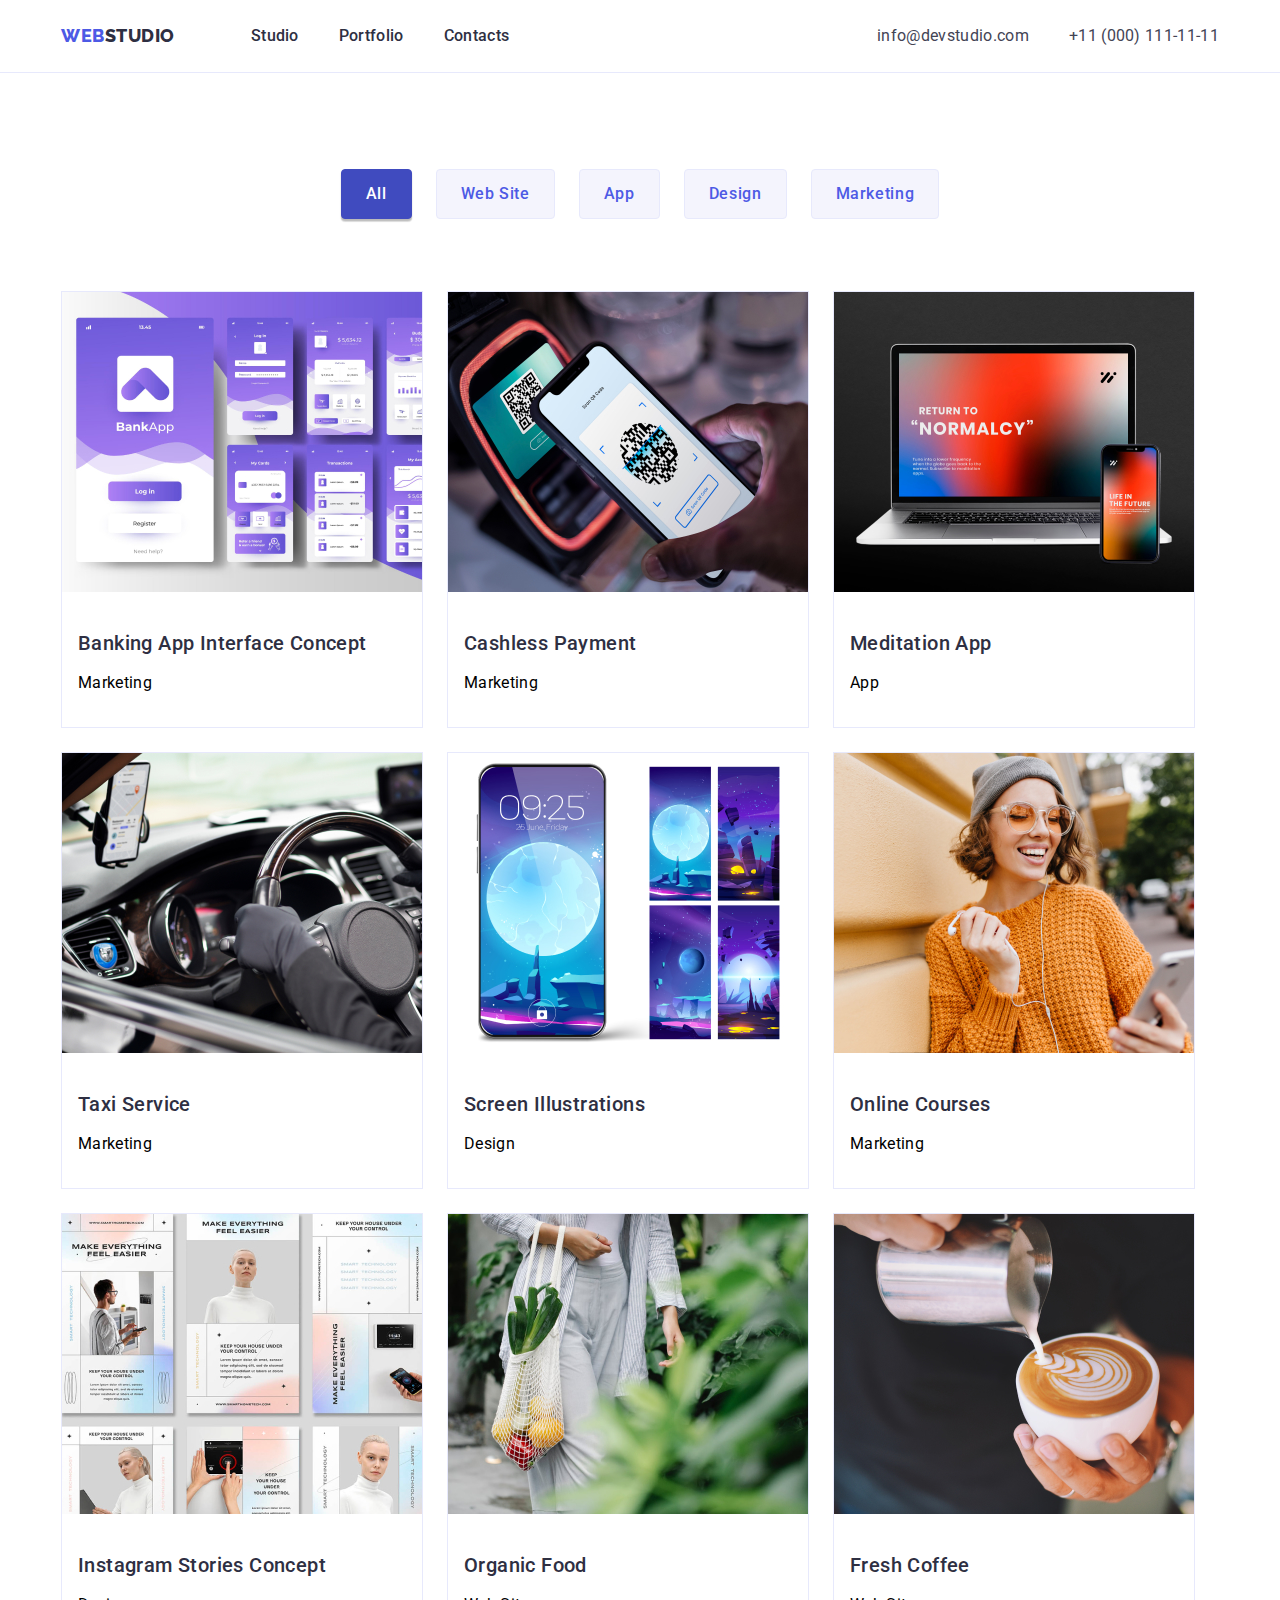
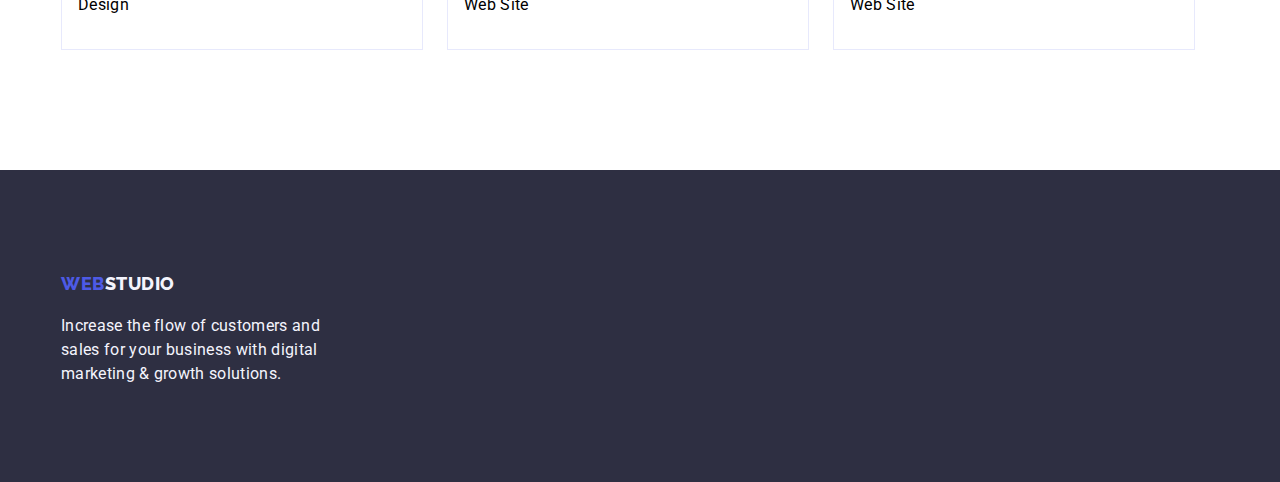
==== commit 4e9d3400: "hw3" ====
--- a/portfolio.html
+++ b/portfolio.html
@@ -3,7 +3,7 @@
 <head>
     <meta charset="UTF-8">
     <meta name="description" content="Provides digital and marketing growth solutions.">
-    <title>WebStudio</title>
+    <title>Mateo, Ruby L.</title>
     <link rel="stylesheet" href="./css/style.css" />
 
     <link rel="preconnect" href="https://fonts.googleapis.com">
@@ -14,125 +14,151 @@
 <body>
     <!-- Header Section -->
     <header class="header">
-        <nav class="nav">
-            <!-- Logo -->
-            <a href="/goit-markup-hw-02/" class="header-logo">
-                <span class="logo-web">Web</span><span class="logo-studio">Studio</span>
-            </a>
-            <ul class="nav-list">
-                <!-- navigation -->
-                <li class="nav-list-item">
-                    <a class="nav-list-item-link" href="/goit-markup-hw-02/">Studio</a>
-                </li>
-                <li class="nav-list-item-link">
-                    <a class="nav-list-item-link-active" href="portfolio.html">Portfolio</a>
-                </li>
-                <li class="nav-list-item">
-                    <a class="nav-list-item-link" href="/goit-markup-hw-02/">Contacts</a>
-                </li>
-            </ul>
-        </nav>
-        <!-- contact details -->
-        <address class="address">
-            <ul class="address-list">
-                <li><a class="address-list-item" href="mailto:info@devstudio.com">info@devstudio.com</a></li>
-                <li><a class="address-list-item" href="tel:+11(000)111-11-11">+11 (000) 111-11-11</a></li>
-            </ul>
-        </address>
+        <div class="container main-header-container">
+            <nav class="nav">
+                <!-- Logo -->
+                <a href="/goit-markup-hw-02/" class="header-logo link">
+                    <span class="logo-web">Web</span><span class="logo-studio">Studio</span>
+                </a>
+                <ul class="nav-list list">
+                    <!-- navigation -->
+                    <li class="nav-list-item">
+                        <a class="nav-list-item-link link" href="/goit-markup-hw-02/">Studio</a>
+                    </li>
+                    <li class="nav-list-item">
+                        <a class="nav-list-item-link link" href="portfolio.html">Portfolio</a>
+                    </li>
+                    <li class="nav-list-item">
+                        <a class="nav-list-item-link link" href="/goit-markup-hw-02/">Contacts</a>
+                    </li>
+                </ul>
+            </nav>
+            <!-- contact details -->
+            <address class="address">
+                <ul class="address-list list">
+                    <li><a class="address-list-item link" href="mailto:info@devstudio.com">info@devstudio.com</a></li>
+                    <li><a class="address-list-item link" href="tel:+11(000)111-11-11">+11 (000) 111-11-11</a></li>
+                </ul>
+            </address>
+        </div>
     </header>
     <!-- Main Section -->
     <main class="main-portfolio">
         
     <!-- filters -->
-    <section class="section-filters">
-        <h2 hidden>Features</h2>
-        <ul class="filter-list">
-            <li class="filter-list-item">
-                <button class="filter-btn-active">
-                        All
-                </button>
-            </li>
-            <li class="filter-list-item">
-                <button class="filter-btn">
-                    Web Site
-                </button>
-            </li>
-            <li class="filter-list-item">
-                <button class="filter-btn">
-                    App</button>
-            </li>
-            <li class="filter-list-item">
-                <button class="filter-btn">
-                    Design
-                </button>
-            </li>
-            <li class="filter-list-item">
-                <button class="filter-btn">
-                    Marketing
-                </button>
-            </li>
-        </ul>
+    <section class="section-filter">
+        <div class="container filter-section">
+            <h2 hidden>Features</h2>
+            <ul class="filter-list list">
+                <li class="filter-list-item">
+                    <button class="filter-btn-active">
+                            All
+                    </button>
+                </li>
+                <li class="filter-list-item">
+                    <button class="filter-btn">
+                        Web Site
+                    </button>
+                </li>
+                <li class="filter-list-item">
+                    <button class="filter-btn">
+                        App</button>
+                </li>
+                <li class="filter-list-item">
+                    <button class="filter-btn">
+                        Design
+                    </button>
+                </li>
+                <li class="filter-list-item">
+                    <button class="filter-btn">
+                        Marketing
+                    </button>
+                </li>
+            </ul>
+        </div>
     </section>
     <section class="section-projects">
-        <h2 hidden>Features</h2>
-                <ul class="projects-list list">
-                    <li class="projects row-a">
-                        <img src="./images/bank_app.jpg" alt="photo of banking app" width="360">
-                        <h3 class="project_card">Banking App Interface Concept</h3>
-                        <p class="category">Marketing</p>
-                    </li>
-                    <li class="projects row-a">
-                        <img src="./images/cashless_payment.jpg" alt="picture of QR code on a mobile phone" width="360">
-                        <h3 class="project_card">Cashless Payment</h3>
-                        <p class="category">Marketing</p>
-                    </li>
-                    <li class="projects row-a">
-                        <img src="./images/meditation_app.jpg" alt="picture of QR code on a mobile phone" width="360">
-                        <h3 class="project_card">Meditation App</h3>
-                        <p class="category">App</p>
-                    </li>
-                    <li class="projects row-b">
-                        <img src="./images/taxi_service.jpg" alt="picture of hand on steering wheel" width="360">
-                        <h3 class="project_card">Taxi Service</h3>
-                        <p class="category">Marketing</p>
-                    </li>
-                    <li class="projects row-b">
-                        <img src="./images/screen_illustrations.jpg" alt="picture of QR code on a mobile phone" width="360">
-                        <h3 class="project_card">Screen Illustrations</h3>
-                        <p class="category">Design</p>
-                    </li>
-                    <li class="projects row-b">
-                        <img src="./images/online_courses.jpg" alt="picture of QR code on a mobile phone" width="360">
-                        <h3 class="project_card">Online Courses</h3>
-                        <p class="category">Marketing</p>
-                    </li>
-                    <li class="projects row-c">
-                        <img src="./images/instgram_stories.jpg" alt="picture of instagram concepts" width="360">
-                        <h3 class="project_card">Instagram Stories Concept</h3>
-                        <p class="category">Design</p>
-                    </li>
-                    <li class="projects row-c">
-                        <img src="./images/organic_food.jpg" alt="picture of QR code on a mobile phone" width="360">
-                        <h3 class="project_card">Organic Food</h3>
-                        <p class="category">Web Site</p>
-                    </li> 
-                    <li class="projects row-c">
-                        <img src="./images/fresh_coffee.jpg" alt="picture of QR code on a mobile phone" width="360">
-                        <h3 class="project_card">Fresh Coffee</h3>
-                        <p class="category">Web Site</p>
-                    </li>
-                </ul>
+        <div class="container section-no-top-padding">
+            <h2 hidden>Features</h2>
+                    <ul class="projects-list list">
+                        <li class="projects-list-item">
+                            <img src="./images/bank_app.jpg" alt="photo of banking app" width="360">
+                            <div class="project-details">
+                                <h3 class="projects-item-title">Banking App Interface Concept</h3>
+                                <p class="projects-item-category">Marketing</p>
+                            </div>
+                        </li>
+                        <li class="projects-list-item">
+                            <img src="./images/cashless_payment.jpg" alt="picture of QR code on a mobile phone" width="360">
+                            <div class="project-details">
+                                <h3 class="projects-item-title">Cashless Payment</h3>
+                                <p class="projects-item-category">Marketing</p>
+                            </div>
+                        </li>
+                        <li class="projects-list-item">
+                            <img src="./images/meditation_app.jpg" alt="picture of QR code on a mobile phone" width="360">
+                            <div class="project-details">
+                                <h3 class="projects-item-title">Meditation App</h3>
+                                <p class="projects-item-category">App</p>
+                            </div>
+                        </li>
+                        <li class="projects-list-item">
+                            <img src="./images/taxi_service.jpg" alt="picture of hand on steering wheel" width="360">
+                            <div class="project-details">
+                                <h3 class="projects-item-title">Taxi Service</h3>
+                                <p class="projects-item-category">Marketing</p>
+                            </div>
+                        </li>
+                        <li class="projects-list-item">
+                            <img src="./images/screen_illustrations.jpg" alt="picture of QR code on a mobile phone" width="360">
+                            <div class="project-details">
+                                <h3 class="projects-item-title">Screen Illustrations</h3>
+                                <p class="projects-item-category">Design</p>
+                            </div>
+                        </li>
+                        <li class="projects-list-item">
+                            <img src="./images/online_courses.jpg" alt="picture of QR code on a mobile phone" width="360">
+                            <div class="project-details">
+                                <h3 class="projects-item-title">Online Courses</h3>
+                                <p class="projects-item-category">Marketing</p>
+                            </div>
+                        </li>
+                        <li class="projects-list-item">
+                            <img src="./images/instgram_stories.jpg" alt="picture of instagram concepts" width="360">
+                            <div class="project-details">
+                                <h3 class="projects-item-title">Instagram Stories Concept</h3>
+                                <p class="projects-item-category">Design</p>
+                            </div>
+                        </li>
+                        <li class="projects-list-item">
+                            <img src="./images/organic_food.jpg" alt="picture of QR code on a mobile phone" width="360">
+                            <div class="project-details">
+                                <h3 class="projects-item-title">Organic Food</h3>
+                                <p class="projects-item-category">Web Site</p>
+                            </div>
+                        </li>
+                        <li class="projects-list-item">
+                            <img src="./images/fresh_coffee.jpg" alt="picture of QR code on a mobile phone" width="360">
+                            <div class="project-details">
+                                <h3 class="projects-item-title">Fresh Coffee</h3>
+                                <p class="projects-item-category">Web Site</p>
+                            </div>
+                        </li>
+                    </ul>
+        </div>
     </section> 
     </main>
     <!-- Footer Section -->
     <footer class="footer">
-        <!-- Logo -->
-        <a class="footer-logo" href="/goit-markup-hw-02/">
-            <span class="footer-logo-web">web</span><span class="footer-logo-studio">studio</span>
-        </a>
-        <p class="footer-paragraph">Increase the flow of customers and<br>
-            sales for your business with digital<br>
-            marketing & growth solutions.</p>
+        <div class="container section-footer">
+            <!-- Logo -->
+            <a class="footer-logo link" href="/goit-markup-hw-02/">
+                <span class="footer-logo-web">web</span><span class="footer-logo-studio">studio</span>
+            </a>
+            <p class="footer-paragraph">Increase the flow of customers and<br>
+                sales for your business with digital<br>
+                marketing & growth solutions.</p>
+        </div>
     </footer>
 </body> 
 </html>--- a/css/style.css
+++ b/css/style.css
@@ -11,10 +11,21 @@
 }
 
 * {
-  margin-left: 0;
+  margin: 0;
   padding: 0;
   box-sizing: border-box;
-  text-decoration: none;
+}
+
+h1,
+h2,
+h3,
+h4,
+h5,
+h6,
+p,
+ul {
+  margin: 0;
+  padding: 0;
 }
 
 body {
@@ -22,8 +33,40 @@
   font-size: 16px;
   line-height: 24px;
   letter-spacing: 0.32px;
-  width: 1440px;
-  height: 2592px;
+}
+
+.container {
+  margin: 0 auto; /* */
+  width: 1158px;
+}
+
+.list {
+  list-style: none;
+}
+
+.link {
+  text-decoration: none;
+}
+
+.header {
+  flex-shrink: 0;
+  border-bottom: 1px solid var(--cornflower);
+  background: var(--white);
+  display: flex;
+  justify-content: center;
+  align-items: center;
+  flex-shrink: 0;
+  padding: 24px 0;
+}
+
+.main-header-container {
+  display: flex;
+  justify-content: space-between;
+}
+
+.nav {
+  display: inline-flex;
+  gap: 76px;
 }
 
 .header-logo {
@@ -35,40 +78,41 @@
 
 .logo-web {
   color: var(--iris);
-  line-height: 21px; /* 116.667% */
-  letter-spacing: 0.54px;
-}
-
-.logo-studio {
-  color: var(--navyblue);
   line-height: 21px;
   letter-spacing: 0.54px;
+  display: inline-flex;
+}
+
+.logo-studio {
+  color: var(--navyblue);
+  line-height: 21px;
+  letter-spacing: 0.54px;
 }
 
 .nav-list {
-  list-style-type: none;
+  display: flex;
+  gap: 40px;
 }
 
 .nav-list-item-link {
   color: var(--navyblue);
-  font-weight: 500px;
+  font-weight: 500;
   line-height: 24px;
   letter-spacing: 0.32px;
 }
 
 .nav-list-item-link:hover {
   color: var(--ocean);
-  text-decoration: underline;
 }
 
 .nav-list-item-link-active {
   color: var(--ocean);
-  text-decoration: underline;
 }
 
 .address-list {
-  list-style-type: none;
   font-style: normal;
+  display: inline-flex;
+  gap: 40px;
 }
 
 .address-list-item {
@@ -81,8 +125,10 @@
   color: var(--ocean);
 }
 
-.section.hero {
+.section-hero {
   background-color: var(--navyblue);
+  text-align: center;
+  padding-bottom: 188px;
 }
 
 .hero-text {
@@ -91,32 +137,44 @@
   font-size: 56px;
   line-height: 60px;
   letter-spacing: 1.12px;
-}
-
-.main-button {
-  display: inline-flex;
-  padding: 16px 32px;
+  padding-top: 188px;
+  margin-bottom: 48px;
+}
+
+.button.main-button {
+  outline: none;
+  border: unset;
+  cursor: pointer;
   align-items: flex-start;
   gap: 10px;
   border-radius: 4px;
-  background: var(--iris, #4d5ae5);
+  background: var(--iris);
   box-shadow: 0px 4px 4px 0px rgba(0, 0, 0, 0.15);
-  font-size: 16px;
-  font-weight: 500;
-  line-height: 24px; /* 150% */
+}
+
+.main-button {
+  padding: 16px 32px;
+  font-size: 16px;
+  font-weight: 500;
+  line-height: 24px;
   letter-spacing: 0.64px;
   color: var(--white);
   font-family: inherit;
-  outline: none;
-  border: unset;
+  display: inline-flex;
 }
 
 .main-button:hover {
   background-color: var(--ocean);
 }
 
-.features-list.list {
-  list-style-type: none;
+.section {
+  padding-top: 120px;
+  padding-bottom: 120px;
+}
+
+.features-list {
+  display: flex;
+  gap: 24px;
 }
 
 .features-items-title {
@@ -134,6 +192,18 @@
   font-size: 16px;
 }
 
+.section-no-top-padding {
+  padding-bottom: 120px;
+}
+
+.section-title {
+  margin-bottom: 72px;
+}
+
+.services-list {
+  display: flex;
+  gap: 24px;
+}
 .services-header {
   text-transform: capitalize;
   text-align: center;
@@ -143,8 +213,21 @@
   letter-spacing: 0.32px;
 }
 
-.services-list.list {
-  list-style-type: none;
+.team {
+  background-color: var(--cloud);
+}
+
+.team-list {
+  display: flex;
+  gap: 24px;
+}
+
+.team-list-items {
+  border-radius: 0px 0px 4px 4px;
+  background: var(--white);
+  box-shadow: 0px 2px 1px 0px rgba(46, 47, 66, 0.08),
+    0px 1px 1px 0px rgba(46, 47, 66, 0.16),
+    0px 1px 6px 0px rgba(46, 47, 66, 0.08);
 }
 
 .team-header {
@@ -156,8 +239,8 @@
   letter-spacing: 0.72px;
 }
 
-.team-list {
-  list-style-type: none;
+.team-details {
+  padding: 32px 0 32px;
 }
 
 .team-name {
@@ -167,6 +250,7 @@
   color: var(--navyblue);
   line-height: 24px;
   letter-spacing: 0.4px;
+  margin-bottom: 8px;
 }
 
 .team-role {
@@ -189,6 +273,10 @@
   text-transform: uppercase;
 }
 
+.section-footer {
+  padding-top: 101.5px;
+}
+
 .footer-logo-web {
   color: var(--iris);
   line-height: 21px;
@@ -205,10 +293,21 @@
   color: var(--cloud);
   line-height: 24px;
   letter-spacing: 0.32px;
+  margin-top: 17.5px;
+}
+
+.container-filter {
+  padding-top: 96px;
+  padding-bottom: 72px;
 }
 
 .filter-list {
-  list-style-type: none;
+  display: flex;
+  align-items: flex-start;
+  justify-content: center;
+  gap: 24px;
+  padding-top: 96px;
+  padding-bottom: 72px;
 }
 
 .filter-btn-active {
@@ -216,16 +315,24 @@
   justify-content: center;
   align-items: center;
   border-radius: 4px;
-  border: 1px solid var(--iris);
+  border: 1px solid var(--ocean);
   background: var(--ocean);
   padding: 12px 24px;
   color: var(--white);
   line-height: 24px;
   letter-spacing: 0.64px;
+  font-size: 16px;
+  font-weight: 500;
+  font-family: inherit;
+  box-shadow: 0px 2px 2px 0px rgba(0, 0, 0, 0.12),
+    0px 2px 1px 0px rgba(0, 0, 0, 0.08), 0px 3px 1px 0px rgba(0, 0, 0, 0.1);
 }
 
 .filter-btn-active:hover {
   cursor: pointer;
+  border-color: var(--ocean);
+  box-shadow: 0px 2px 2px 0px rgba(0, 0, 0, 0.12),
+    0px 2px 1px 0px rgba(0, 0, 0, 0.08), 0px 3px 1px 0px rgba(0, 0, 0, 0.1);
 }
 
 .filter-btn {
@@ -238,24 +345,44 @@
   padding: 12px 24px;
   line-height: 24px;
   letter-spacing: 0.64px;
+  font-family: inherit;
+  color: var(--iris);
+  font-size: 16px;
+  font-weight: 500;
 }
 
 .filter-btn:hover {
   cursor: pointer;
   background-color: var(--ocean);
   color: var(--white);
-}
-
-.projects-list.list {
-  list-style-type: none;
-}
-
-.project_card {
+  border-color: var(--ocean);
+  box-shadow: 0px 2px 2px 0px rgba(0, 0, 0, 0.12),
+    0px 2px 1px 0px rgba(0, 0, 0, 0.08), 0px 3px 1px 0px rgba(0, 0, 0, 0.1);
+}
+
+.projects-list {
+  display: flex;
+  flex-wrap: wrap;
+  flex-basis: calc((100%3 - 24px) / 3);
+  gap: 24px;
+}
+
+.projects-list-item {
+  border: 1px solid var(--cornflower);
+  background: var(--white);
+}
+
+.project-details {
+  padding: 32px 16px;
+}
+
+.projects-item-title {
   color: var(--navyblue);
   font-size: 20px;
   font-weight: 500;
   line-height: 24px;
   letter-spacing: 0.4px;
+  margin-bottom: 16px;
 }
 
 .category {
